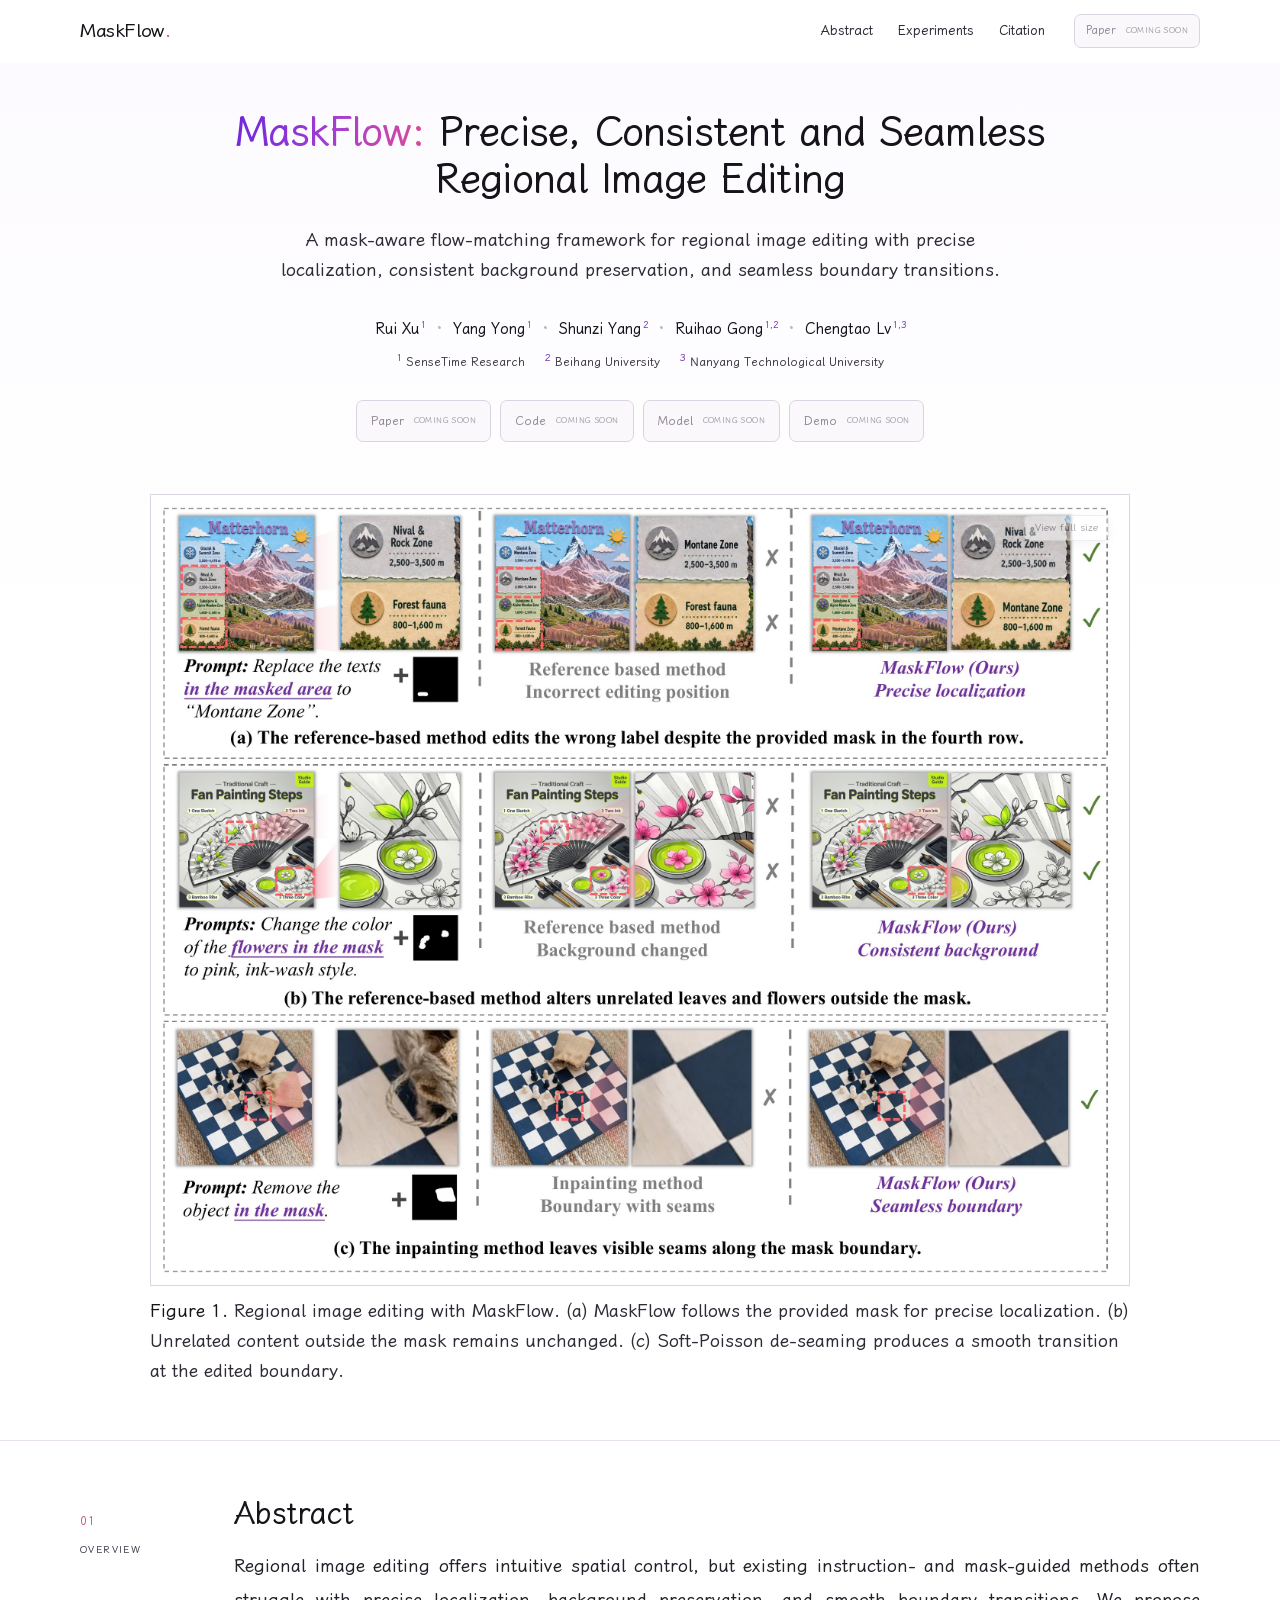
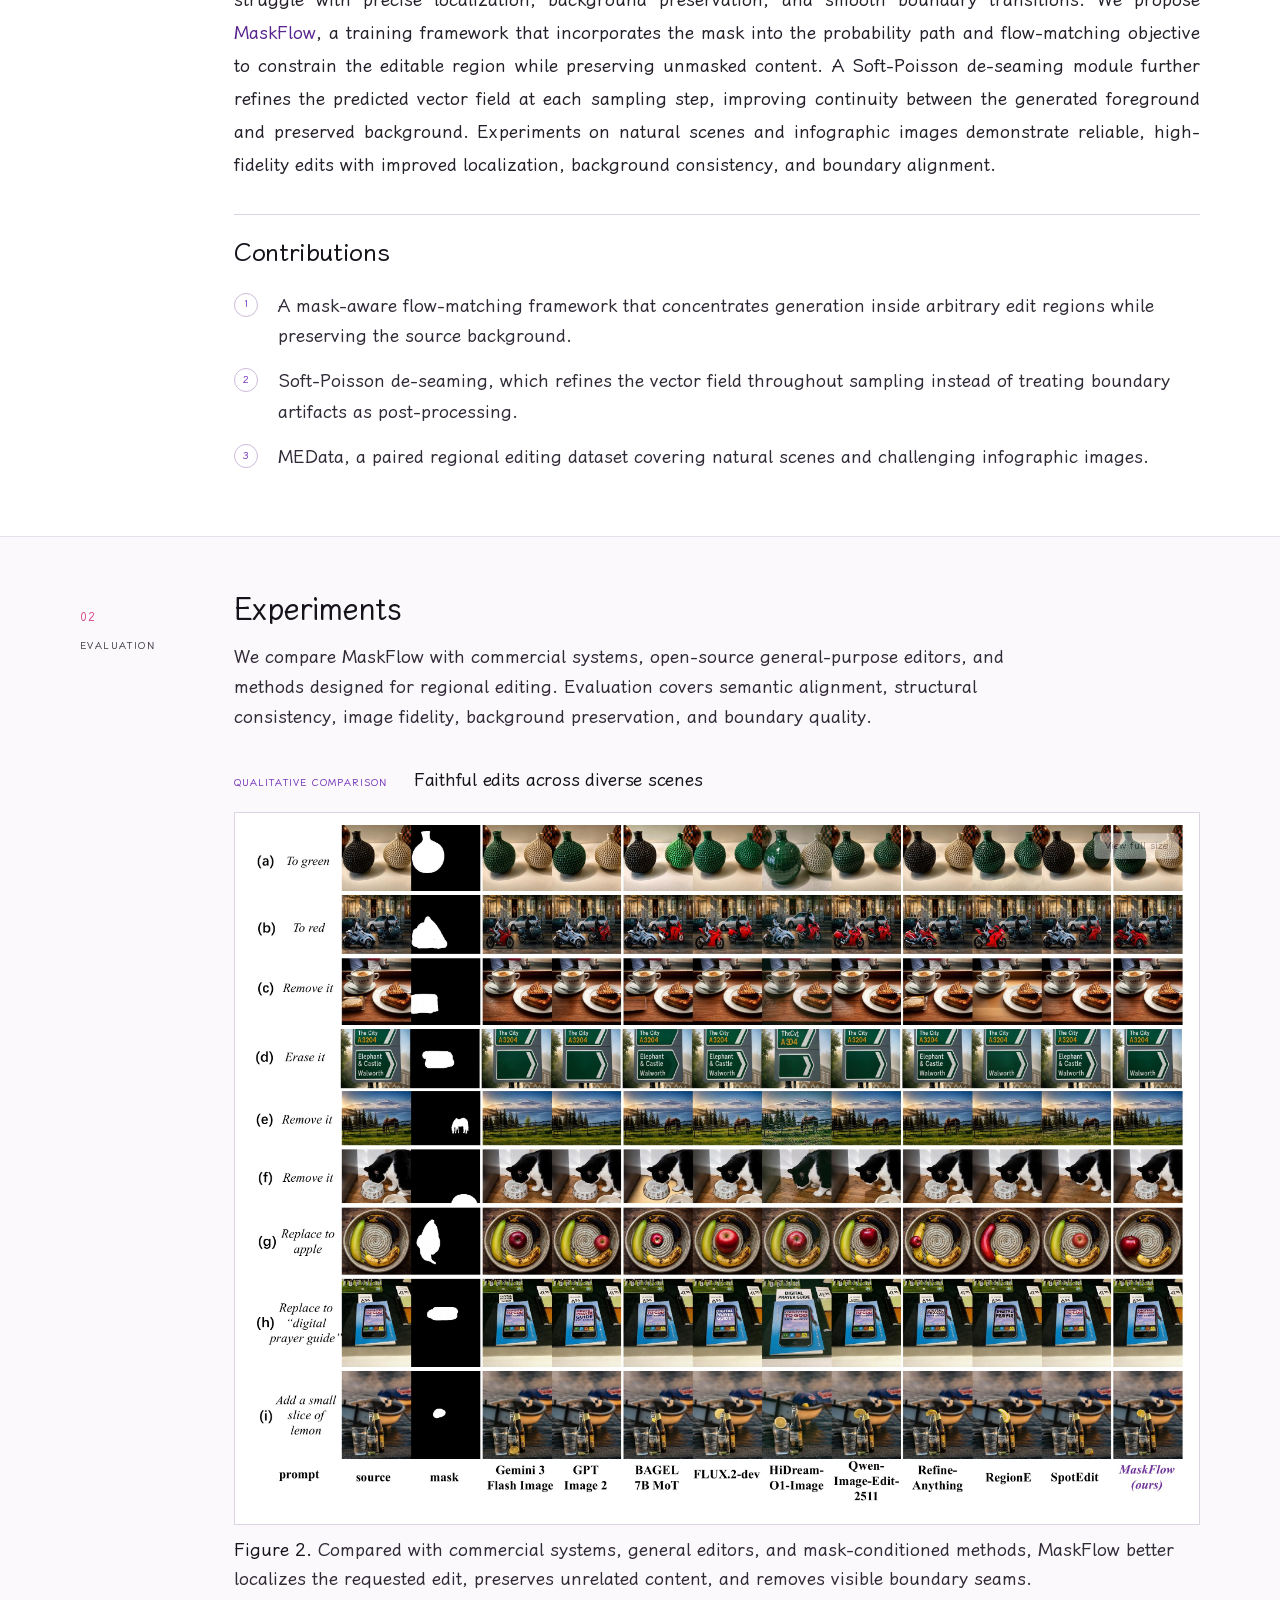
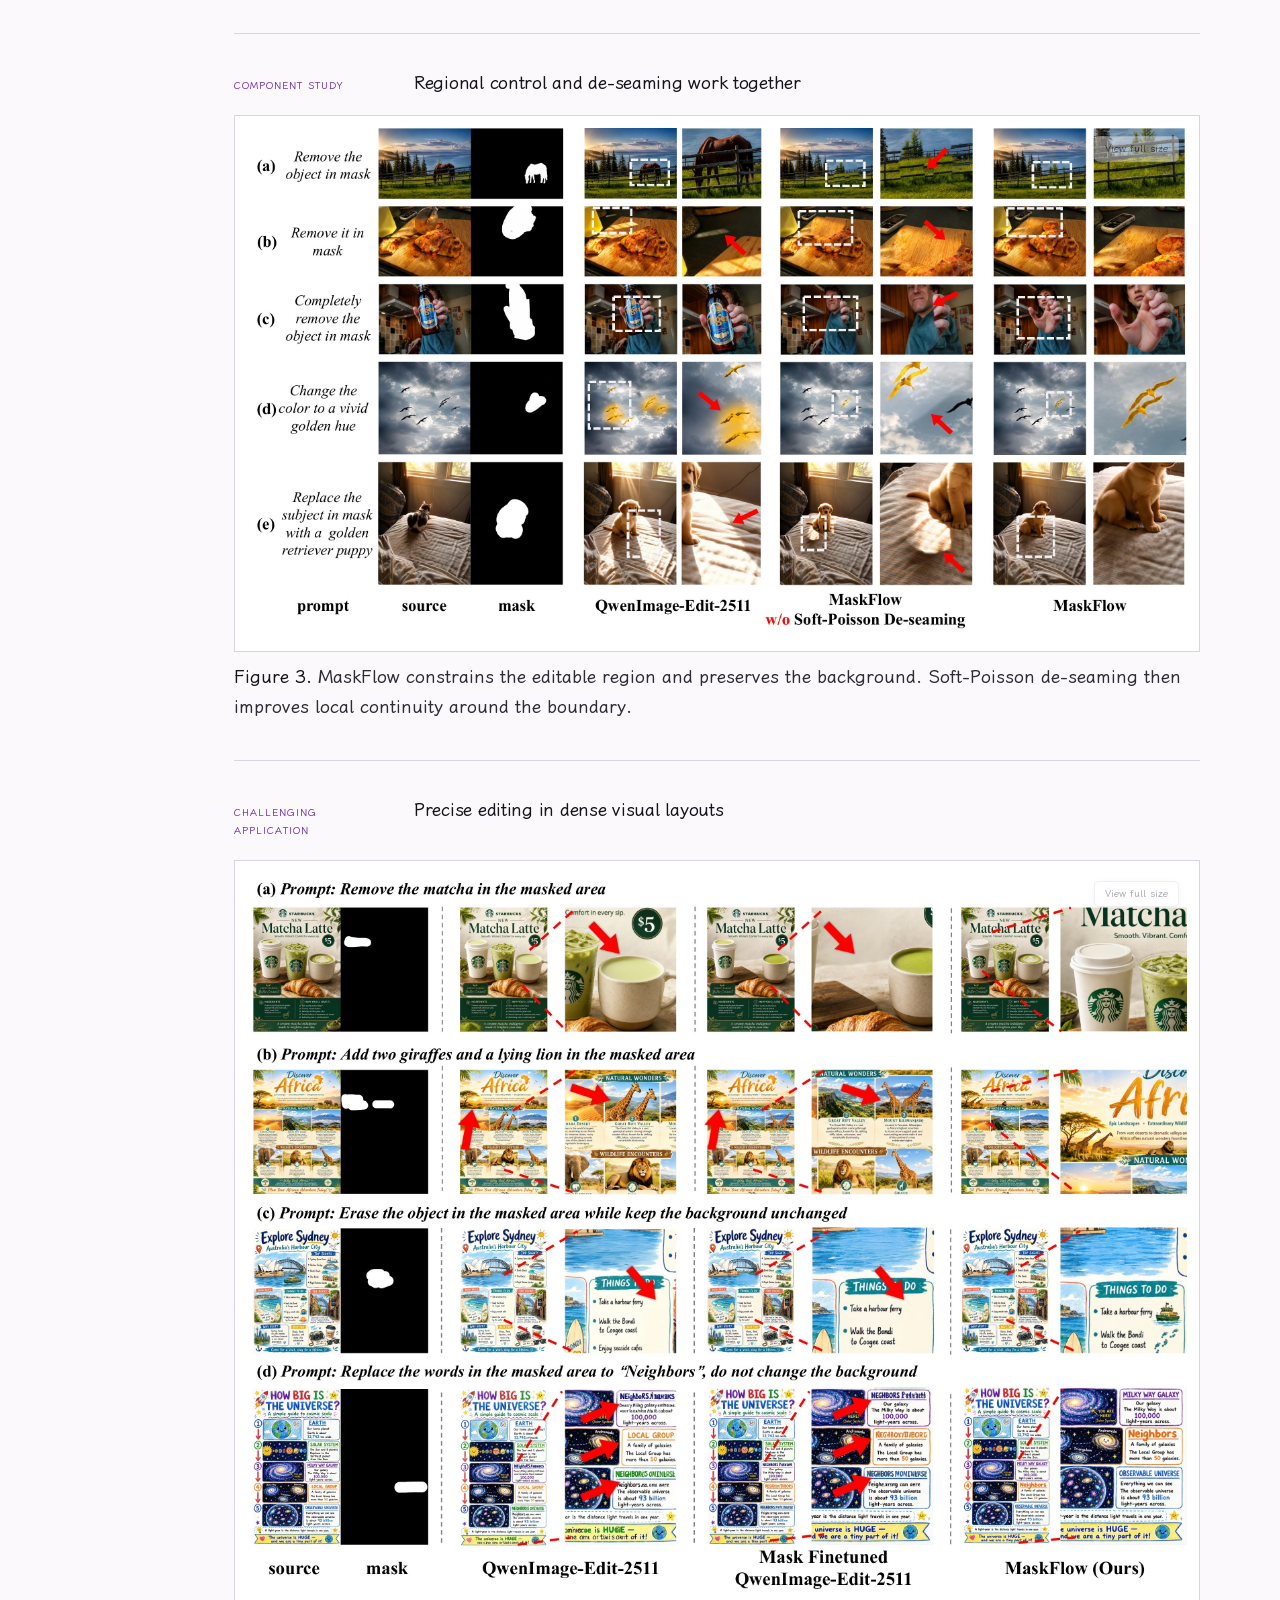
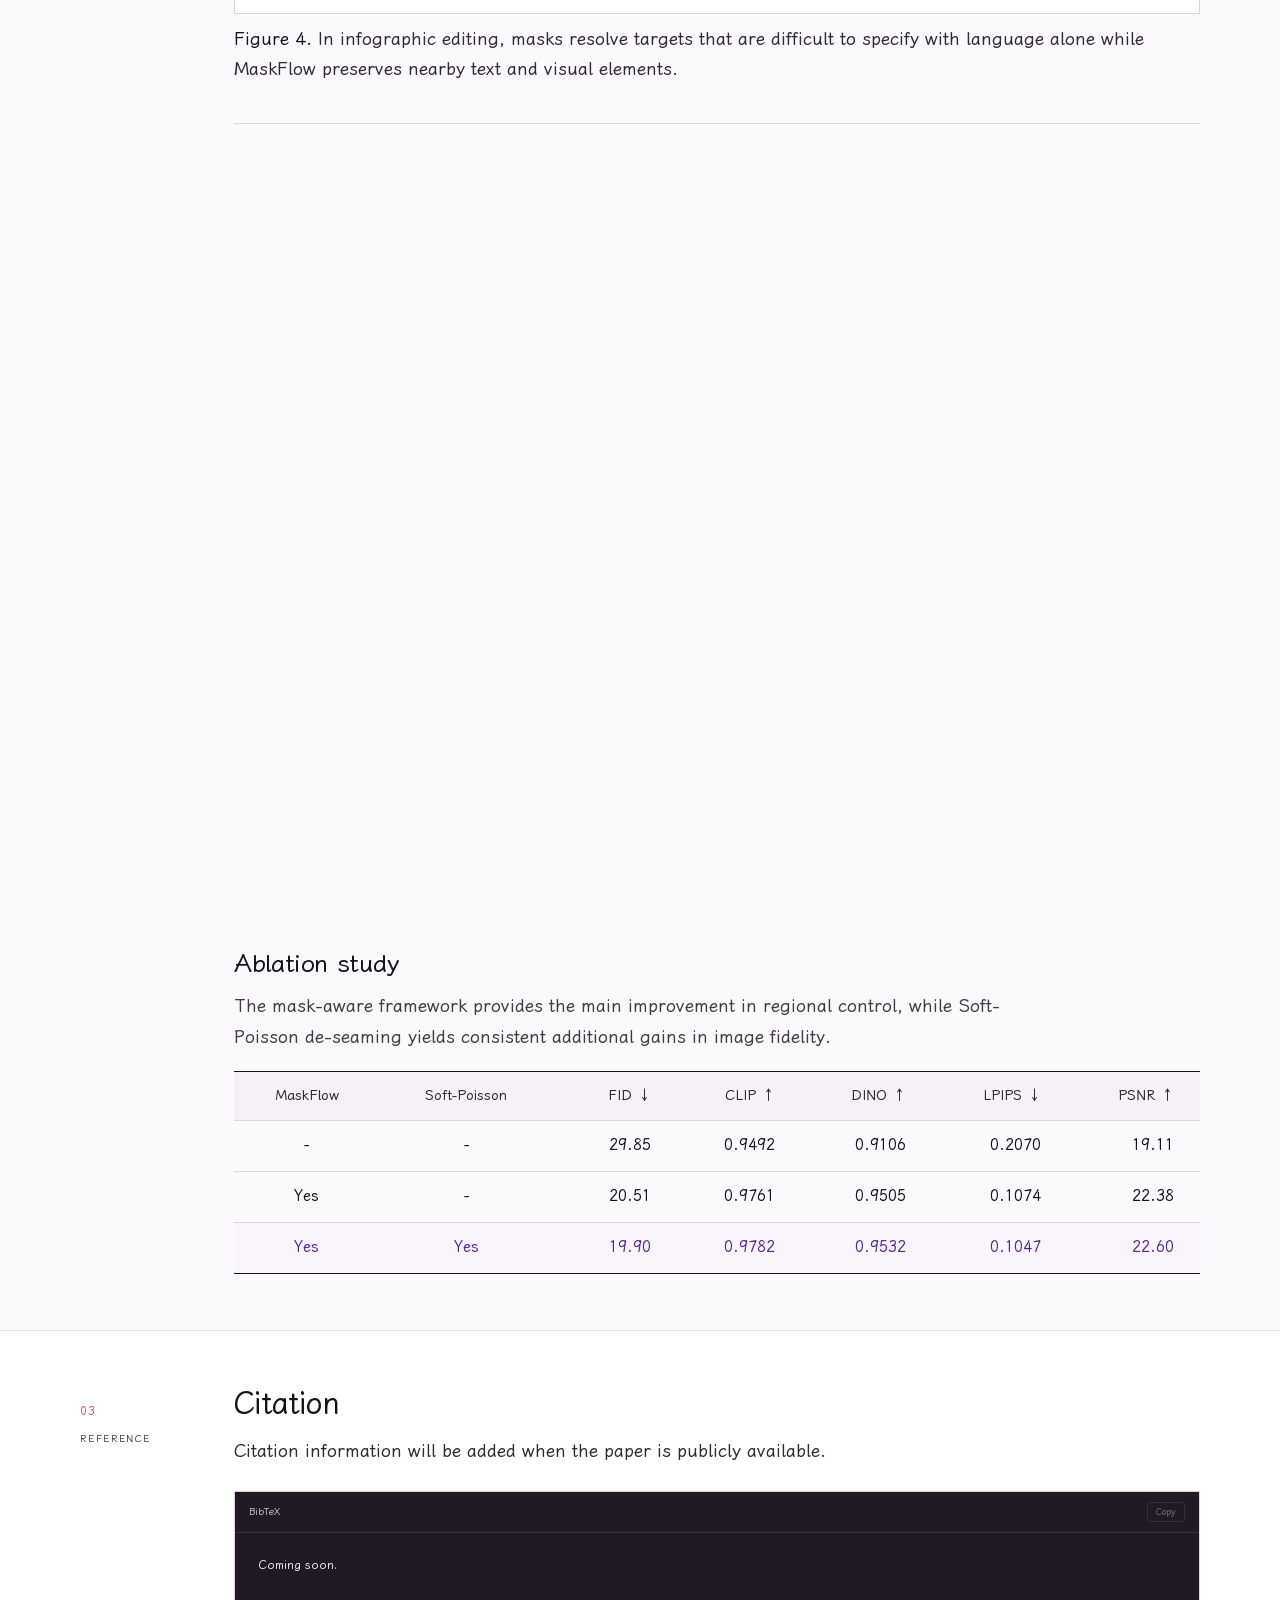
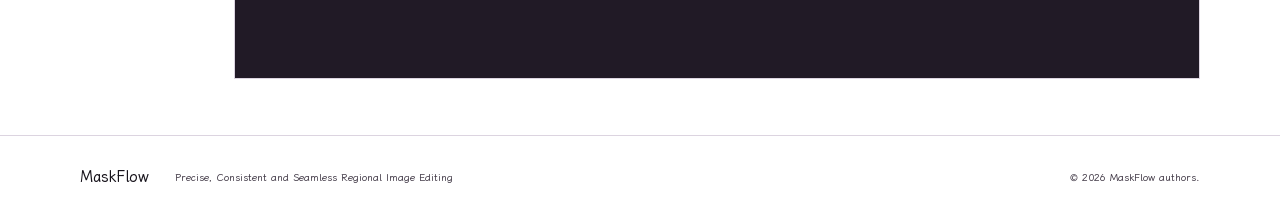
==== docs/index.html @ dfffa749 "add github-pages" ====
<!doctype html>
<html lang="en">
  <head>
    <meta charset="UTF-8" />
    <meta name="viewport" content="width=device-width, initial-scale=1.0" />
    <meta name="theme-color" content="#7c3aed" />
    <meta
      name="description"
      content="MaskFlow is a training framework for precise, consistent, and seamless regional image editing."
    />
    <meta property="og:type" content="website" />
    <meta property="og:title" content="MaskFlow: Precise, Consistent and Seamless Regional Image Editing" />
    <meta
      property="og:description"
      content="A mask-aware flow-matching framework for precise localization, consistent background preservation, and seamless boundaries."
    />
    <title>MaskFlow: Precise, Consistent and Seamless Regional Image Editing</title>
    <link rel="stylesheet" href="./styles.css" />
    <script src="./site-config.js" defer></script>
    <script src="./app.js" defer></script>
  </head>
  <body>
    <a class="skip-link" href="#main-content">Skip to content</a>
    <div class="scroll-progress" aria-hidden="true"><span></span></div>

    <header class="site-header" data-header>
      <nav class="nav page-width" aria-label="Primary navigation">
        <a class="wordmark" href="#top">MaskFlow</a>
        <button class="menu-toggle" type="button" aria-expanded="false" aria-controls="nav-panel">
          <span></span><span></span>
          <span class="sr-only">Toggle navigation</span>
        </button>
        <div class="nav-panel" id="nav-panel">
          <a href="#abstract">Abstract</a>
          <a href="#experiments">Experiments</a>
          <a href="#citation">Citation</a>
          <span class="nav-paper" data-primary-resource></span>
        </div>
      </nav>
    </header>

    <main id="main-content">
      <section class="paper-hero" id="top">
        <div class="paper-width hero-inner">
          <h1 class="paper-title hero-enter">
            <span class="title-mark">MaskFlow:</span>
            Precise, Consistent and Seamless <span class="title-tail">Regional Image Editing</span>
          </h1>
          <p class="paper-summary hero-enter">
            A mask-aware flow-matching framework for regional image editing with precise localization,
            consistent background preservation, and seamless boundary transitions.
          </p>

          <div class="author-block hero-enter">
            <p class="authors" data-authors></p>
            <p class="affiliations">
              <span><sup>1</sup> SenseTime Research</span>
              <span><sup>2</sup> Beihang University</span>
              <span><sup>3</sup> Nanyang Technological University</span>
            </p>
          </div>

          <div class="resource-list hero-enter" data-resources aria-label="Project resources"></div>
        </div>

        <div class="page-width hero-figure reveal">
          <figure class="figure-block" data-zoomable>
            <div class="image-frame">
              <img
                src="./assets/figures/teaser.jpg"
                alt="MaskFlow examples demonstrating precise localization, consistent background preservation, and seamless boundary transitions"
                width="2500"
                height="2008"
                fetchpriority="high"
              />
              <button class="zoom-button" type="button" aria-label="Enlarge Figure 1">View full size</button>
            </div>
            <figcaption class="figure-caption">
              <strong>Figure 1.</strong> Regional image editing with MaskFlow. (a) MaskFlow follows the provided
              mask for precise localization. (b) Unrelated content outside the mask remains unchanged.
              (c) Soft-Poisson de-seaming produces a smooth transition at the edited boundary.
            </figcaption>
          </figure>
        </div>
      </section>

      <section class="academic-section" id="abstract">
        <div class="page-width section-grid">
          <header class="section-label reveal">
            <span>01</span>
            <p>Overview</p>
          </header>
          <div class="section-content reveal">
            <h2>Abstract</h2>
            <p class="abstract-text">
              Regional image editing offers intuitive spatial control, but existing instruction- and
              mask-guided methods often struggle with precise localization, background preservation, and
              smooth boundary transitions. We propose <strong>MaskFlow</strong>, a training framework that
              incorporates the mask into the probability path and flow-matching objective to constrain the
              editable region while preserving unmasked content. A Soft-Poisson de-seaming module further
              refines the predicted vector field at each sampling step, improving continuity between the
              generated foreground and preserved background. Experiments on natural scenes and infographic
              images demonstrate reliable, high-fidelity edits with improved localization, background
              consistency, and boundary alignment.
            </p>

            <div class="contributions">
              <h3>Contributions</h3>
              <ol>
                <li>
                  <span>1</span>
                  <p>
                    A mask-aware flow-matching framework that concentrates generation inside arbitrary edit
                    regions while preserving the source background.
                  </p>
                </li>
                <li>
                  <span>2</span>
                  <p>
                    Soft-Poisson de-seaming, which refines the vector field throughout sampling instead of
                    treating boundary artifacts as post-processing.
                  </p>
                </li>
                <li>
                  <span>3</span>
                  <p>
                    MEData, a paired regional editing dataset covering natural scenes and challenging
                    infographic images.
                  </p>
                </li>
              </ol>
            </div>
          </div>
        </div>
      </section>

      <section class="academic-section section-tint" id="experiments">
        <div class="page-width section-grid">
          <header class="section-label reveal">
            <span>02</span>
            <p>Evaluation</p>
          </header>
          <div class="section-content">
            <div class="reveal">
              <h2>Experiments</h2>
              <p class="section-intro">
                We compare MaskFlow with commercial systems, open-source general-purpose editors, and
                methods designed for regional editing. Evaluation covers semantic alignment, structural
                consistency, image fidelity, background preservation, and boundary quality.
              </p>
            </div>

            <div class="result-list" data-result-list></div>

            <div class="subsection quantitative reveal">
              <h3>Quantitative comparison</h3>
              <p>
                MaskFlow obtains the best CLIP, FID, PSNR, SSIM, and background LPIPS among the evaluated
                methods. The complete comparison on MEData is reported below.
              </p>
              <div class="table-scroll" tabindex="0" aria-label="Quantitative comparison on MEData">
                <table>
                  <thead>
                    <tr>
                      <th></th>
                      <th colspan="5" class="column-group">Global</th>
                      <th colspan="2" class="column-group">Background</th>
                    </tr>
                    <tr>
                      <th>Method</th><th>CLIP ↑</th><th>DINO ↑</th><th>FID ↓</th><th>PSNR ↑</th><th>SSIM ↑</th><th>MSE ↓</th><th>LPIPS ↓</th>
                    </tr>
                  </thead>
                  <tbody>
                    <tr><td>Gemini 3 Flash Image</td><td>0.9724</td><td>0.9537</td><td>20.38</td><td>22.00</td><td>0.7450</td><td>0.0023</td><td>0.0505</td></tr>
                    <tr><td>GPT Image 2</td><td>0.9734</td><td>0.9367</td><td>24.12</td><td>16.79</td><td>0.5069</td><td>0.0181</td><td>0.2064</td></tr>
                    <tr class="group-start"><td>BAGEL-7B-MoT</td><td>0.9464</td><td>0.9055</td><td>27.74</td><td>20.80</td><td>0.7560</td><td>0.0030</td><td>0.0648</td></tr>
                    <tr><td>FLUX.2-dev</td><td>0.9555</td><td>0.9138</td><td>29.99</td><td>19.48</td><td>0.6644</td><td>0.0063</td><td>0.0781</td></tr>
                    <tr><td>HiDream-O1-Image</td><td>0.9146</td><td>0.8435</td><td>45.34</td><td>13.17</td><td>0.3613</td><td>0.0450</td><td>0.4313</td></tr>
                    <tr><td>QwenImage-Edit-2511</td><td>0.9492</td><td>0.9107</td><td>29.85</td><td>19.11</td><td>0.6412</td><td>0.0088</td><td>0.1269</td></tr>
                    <tr class="group-start"><td>RefineAnything</td><td>0.9621</td><td>0.9057</td><td>26.41</td><td>21.29</td><td>0.7740</td><td>0.0000</td><td>0.0007</td></tr>
                    <tr><td>RegionE</td><td>0.9672</td><td>0.9313</td><td>25.83</td><td>21.03</td><td>0.7399</td><td>0.0031</td><td>0.0751</td></tr>
                    <tr><td>SpotEdit</td><td>0.9332</td><td>0.8924</td><td>56.49</td><td>10.89</td><td>0.3001</td><td>0.0844</td><td>0.5083</td></tr>
                    <tr class="ours group-start"><td>MaskFlow <b>Ours</b></td><td class="best">0.9782</td><td class="second">0.9532</td><td class="best">19.90</td><td class="best">22.60</td><td class="best">0.7846</td><td class="second">0.0000</td><td class="best">0.0000</td></tr>
                  </tbody>
                </table>
              </div>
            </div>

            <div class="subsection reveal">
              <h3>Ablation study</h3>
              <p>
                The mask-aware framework provides the main improvement in regional control, while
                Soft-Poisson de-seaming yields consistent additional gains in image fidelity.
              </p>
              <div class="table-scroll" tabindex="0" aria-label="Ablation study of MaskFlow modules">
                <table class="ablation-table">
                  <thead>
                    <tr><th>MaskFlow</th><th>Soft-Poisson</th><th>FID ↓</th><th>CLIP ↑</th><th>DINO ↑</th><th>LPIPS ↓</th><th>PSNR ↑</th><th>SSIM ↑</th></tr>
                  </thead>
                  <tbody>
                    <tr><td>-</td><td>-</td><td>29.85</td><td>0.9492</td><td>0.9106</td><td>0.2070</td><td>19.11</td><td>0.6412</td></tr>
                    <tr><td>Yes</td><td>-</td><td>20.51</td><td>0.9761</td><td>0.9505</td><td>0.1074</td><td>22.38</td><td>0.7828</td></tr>
                    <tr class="ours"><td>Yes</td><td>Yes</td><td>19.90</td><td>0.9782</td><td>0.9532</td><td>0.1047</td><td>22.60</td><td>0.7846</td></tr>
                  </tbody>
                </table>
              </div>
            </div>
          </div>
        </div>
      </section>

      <section class="academic-section" id="citation">
        <div class="page-width section-grid">
          <header class="section-label reveal">
            <span>03</span>
            <p>Reference</p>
          </header>
          <div class="section-content reveal">
            <h2>Citation</h2>
            <p class="section-intro">Citation information will be added when the paper is publicly available.</p>
            <div class="citation-card">
              <div class="citation-top">
                <span>BibTeX</span>
                <button type="button" data-copy-citation disabled>Copy</button>
              </div>
              <pre><code data-citation>Coming soon.</code></pre>
            </div>
          </div>
        </div>
      </section>
    </main>

    <footer class="footer">
      <div class="page-width footer-inner">
        <strong>MaskFlow</strong>
        <p>Precise, Consistent and Seamless Regional Image Editing</p>
        <p>© <span data-year></span> MaskFlow authors.</p>
      </div>
    </footer>

    <dialog class="lightbox" data-lightbox>
      <button type="button" class="lightbox-close" data-lightbox-close aria-label="Close image viewer">Close</button>
      <div class="lightbox-body">
        <img src="" alt="" data-lightbox-image />
        <p data-lightbox-caption></p>
      </div>
    </dialog>

    <div class="toast" role="status" aria-live="polite" data-toast>Copied to clipboard</div>
  </body>
</html>
---- docs/styles.css ----
@font-face {
  font-family: "LXGW WenKai";
  font-style: normal;
  font-weight: 700;
  font-display: swap;
  src: url("./assets/fonts/lxgwwenkai-bold-104.woff2") format("woff2");
  unicode-range: U+2193;
}

@font-face {
  font-family: "LXGW WenKai";
  font-style: normal;
  font-weight: 700;
  font-display: swap;
  src: url("./assets/fonts/lxgwwenkai-bold-106.woff2") format("woff2");
  unicode-range: U+2191;
}

@font-face {
  font-family: "LXGW WenKai";
  font-style: normal;
  font-weight: 700;
  font-display: swap;
  src: url("./assets/fonts/lxgwwenkai-bold-117.woff2") format("woff2");
  unicode-range: U+004E;
}

@font-face {
  font-family: "LXGW WenKai";
  font-style: normal;
  font-weight: 700;
  font-display: swap;
  src: url("./assets/fonts/lxgwwenkai-bold-118.woff2") format("woff2");
  unicode-range: U+00A9;
}

@font-face {
  font-family: "LXGW WenKai";
  font-style: normal;
  font-weight: 700;
  font-display: swap;
  src: url("./assets/fonts/lxgwwenkai-bold-119.woff2") format("woff2");
  unicode-range: U+0020-0022, U+0027-002A, U+002C-003B, U+003F, U+0041-004D, U+004F-005D, U+0061-007B, U+007D, U+00AB, U+00AE, U+00B2, U+00B7, U+00BB, U+00DF-00E5, U+00E7-00EA, U+00EC-00ED, U+00F1-00F4, U+00F6, U+00F9-00FA, U+00FC, U+0101, U+0103, U+0113, U+012B, U+0148, U+014D, U+016B, U+01CE, U+01D0, U+0300-0301, U+2013-2014, U+2039-203A, U+2122;
}

:root {
  --ink: #17131b;
  --muted: #423a47;
  --line: #dcd4e0;
  --soft-line: #e8e1eb;
  --paper: #ffffff;
  --tint: #fbf9fc;
  --purple: #7434b8;
  --purple-dark: #58268e;
  --pink: #d6438a;
  --accent: linear-gradient(105deg, #6d28d9 0%, #a43ed1 52%, #df4b91 100%);
  --reading-size: 18px;
  --page: min(1120px, calc(100vw - 48px));
  --paper-width: min(980px, calc(100vw - 48px));
  --font: "LXGW WenKai", cursive;
  --serif: var(--font);
  --sans: var(--font);
}

* { box-sizing: border-box; }
html { scroll-behavior: smooth; scroll-padding-top: 82px; }
body {
  margin: 0;
  color: var(--ink);
  background: var(--paper);
  font-family: var(--font);
  font-size: 16px;
  font-weight: 700;
  line-height: 1.72;
  text-rendering: optimizeLegibility;
  -webkit-font-smoothing: antialiased;
}
body.menu-open, body.lightbox-open { overflow: hidden; }
a { color: inherit; text-decoration: none; }
button, input, select, textarea, code, pre, table { font-family: var(--font); font-weight: 700; }
button { font-size: inherit; }
figure { margin: 0; }
img {
  display: block;
  max-width: 100%;
  height: auto;
}

.page-width { width: var(--page); margin-inline: auto; }
.paper-width { width: var(--paper-width); margin-inline: auto; }
.sr-only {
  position: absolute; width: 1px; height: 1px; padding: 0; margin: -1px;
  overflow: hidden; clip: rect(0, 0, 0, 0); white-space: nowrap; border: 0;
}
.skip-link {
  position: fixed; z-index: 1000; top: 8px; left: 8px; padding: 8px 13px;
  color: white; background: var(--purple-dark); transform: translateY(-150%);
}
.skip-link:focus { transform: none; }

.scroll-progress { position: fixed; z-index: 200; inset: 0 0 auto; height: 2px; }
.scroll-progress span {
  display: block; width: 100%; height: 100%; background: var(--accent);
  transform: scaleX(0); transform-origin: left; will-change: transform;
}

.site-header {
  position: fixed; z-index: 100; inset: 0 0 auto; min-height: 62px;
  display: flex; align-items: center; border-bottom: 1px solid transparent;
  background: rgba(255,255,255,.94); backdrop-filter: blur(12px);
  transition: border-color 180ms ease, box-shadow 180ms ease;
}
.site-header.scrolled { border-bottom-color: var(--line); box-shadow: 0 3px 18px rgba(56,34,69,.035); }
.nav { min-height: 62px; display: flex; align-items: center; justify-content: space-between; }
.wordmark { font-family: var(--serif); font-size: 19px; font-weight: 700; letter-spacing: -.02em; }
.wordmark::after { content: "."; color: var(--pink); }
.nav-panel { display: flex; align-items: center; gap: 25px; }
.nav-panel > a { color: #302936; font-size: 13px; font-weight: 700; transition: color 150ms ease; }
.nav-panel > a:hover { color: var(--purple); }
.nav-paper { margin-left: 4px; }
.menu-toggle { display: none; border: 0; background: transparent; padding: 10px; }
.menu-toggle span:not(.sr-only) { display: block; width: 23px; height: 1.5px; margin: 5px; background: var(--ink); }

.paper-hero {
  padding: 108px 0 54px;
  background: linear-gradient(180deg, #fcfafe 0%, #ffffff 46%);
}
.hero-inner { text-align: center; }
.paper-title {
  max-width: 970px; margin: 0 auto; font-family: var(--serif);
  font-size: clamp(34px, 3.45vw, 40px); line-height: 1.18; letter-spacing: -.02em; font-weight: 700;
}
.title-mark {
  color: transparent; background: var(--accent); background-clip: text; -webkit-background-clip: text;
}
.title-tail { white-space: nowrap; }
.paper-summary {
  max-width: 740px; margin: 24px auto 0; color: #302936; font-family: var(--serif);
  font-size: var(--reading-size); line-height: 1.65;
}
.author-block { margin-top: 31px; }
.authors { display: flex; flex-wrap: wrap; justify-content: center; gap: 4px 11px; margin: 0; font-size: 15px; font-weight: 700; }
.authors sup { margin-left: 2px; color: var(--purple); font-size: 9px; }
.author-separator { color: #bbb3c1; }
.affiliations { display: flex; flex-wrap: wrap; justify-content: center; gap: 5px 20px; margin: 7px 0 0; color: var(--muted); font-size: 12px; }
.affiliations sup { color: var(--purple); }
.resource-list { display: flex; flex-wrap: wrap; justify-content: center; gap: 9px; margin-top: 28px; }
.resource-button {
  min-height: 42px; display: inline-flex; align-items: center; gap: 8px; padding: 0 14px;
  border: 1px solid #dcd3e2; border-radius: 7px; color: #4a3d51; background: white;
  font-size: 12px; transition: border-color 150ms ease, color 150ms ease, background 150ms ease;
}
.resource-button strong { font-weight: 700; }
.resource-button:not(.disabled):hover { color: var(--purple-dark); border-color: #bca3d1; background: #fcf8ff; }
.resource-button.primary:not(.disabled) { color: white; border-color: var(--purple); background: var(--purple); }
.resource-button.disabled { color: #918896; background: #faf8fb; cursor: not-allowed; }
.resource-button small { margin-left: 2px; color: #a69fab; font-size: 8px; text-transform: uppercase; letter-spacing: .05em; }
.resource-button.compact { min-height: 34px; padding: 0 11px; font-size: 11px; }

.hero-figure { width: var(--paper-width); margin-top: 52px; }
.figure-block { width: 100%; }
.image-frame {
  position: relative; width: 100%; padding: 12px; overflow: hidden;
  border: 1px solid var(--line); background: white;
}
.image-frame img,
.figure-block img,
.result-figure img,
.wide-figure img {
  width: 100%;
  max-width: 100%;
  height: auto;
  max-height: none;
  object-fit: contain;
  object-position: center;
  aspect-ratio: auto;
}
.figure-caption {
  max-width: 1000px; margin: 11px auto 0; color: #302936;
  font-family: var(--serif); font-size: var(--reading-size); line-height: 1.65; text-align: left;
}
.figure-caption strong { color: var(--ink); }
.zoom-button {
  position: absolute; z-index: 2; top: 20px; right: 20px; padding: 6px 10px;
  border: 1px solid rgba(62,44,70,.18); border-radius: 5px; color: #504458;
  background: rgba(255,255,255,.92); box-shadow: 0 3px 12px rgba(39,27,45,.1);
  cursor: pointer; font-size: 10px; font-weight: 700; opacity: .45;
  transition: opacity 150ms ease, border-color 150ms ease;
}
.image-frame:hover .zoom-button, .zoom-button:focus-visible { opacity: 1; border-color: #b79bc8; }

.academic-section { padding: 56px 0; border-top: 1px solid var(--soft-line); }
.section-tint { background: var(--tint); }
.section-grid { display: grid; grid-template-columns: 112px minmax(0, 1fr); gap: 42px; }
.section-label { padding-top: 9px; }
.section-label span { color: var(--pink); font: 700 11px/1 var(--sans); letter-spacing: .08em; }
.section-label p { margin: 8px 0 0; color: var(--muted); font-size: 10px; font-weight: 700; letter-spacing: .14em; text-transform: uppercase; }
.section-content { min-width: 0; }
.section-content > h2,
.section-content > .reveal > h2 {
  margin: 0; font-family: var(--serif); font-size: clamp(25px, 2.6vw, 30px);
  line-height: 1.1; letter-spacing: -.025em;
}
.abstract-text {
  margin: 20px 0 0; color: #241f29; font-family: var(--serif);
  font-size: var(--reading-size); line-height: 1.84; text-align: justify;
  hyphens: auto;
}
.abstract-text strong { color: var(--purple-dark); }
.section-intro { max-width: 790px; margin: 17px 0 0; color: #302936; font-family: var(--serif); font-size: var(--reading-size); line-height: 1.66; }

.contributions { margin-top: 32px; padding-top: 22px; border-top: 1px solid var(--line); }
.contributions h3, .subsection h3, .figure-heading h3 {
  margin: 0; font-family: var(--serif); font-size: 25px; line-height: 1.25; letter-spacing: -.015em;
}
.contributions ol { list-style: none; margin: 15px 0 0; padding: 0; }
.contributions li { display: grid; grid-template-columns: 30px 1fr; gap: 14px; padding: 7px 0; }
.contributions li > span {
  width: 24px; height: 24px; display: grid; place-items: center; margin-top: 2px;
  border: 1px solid #cdbbd9; border-radius: 50%; color: var(--purple); font-size: 10px; font-weight: 700;
}
.contributions p { margin: 0; color: #302936; font-size: var(--reading-size); }

.section-content > .figure-block { margin-top: 56px; }
.method-points { display: grid; grid-template-columns: repeat(3, 1fr); margin-top: 42px; border-top: 1px solid var(--line); border-bottom: 1px solid var(--line); }
.method-points article { padding: 25px 23px 27px; border-right: 1px solid var(--line); }
.method-points article:first-child { padding-left: 0; }
.method-points article:last-child { padding-right: 0; border-right: 0; }
.method-tag { color: var(--pink); font-size: 9px; font-weight: 750; letter-spacing: .1em; text-transform: uppercase; }
.method-points h3 { margin: 8px 0 7px; font-family: var(--serif); font-size: 18px; line-height: 1.25; }
.method-points p { margin: 0; color: var(--muted); font-size: var(--reading-size); line-height: 1.58; }
.subsection { margin-top: 48px; }
.subsection > p { max-width: 790px; margin: 12px 0 0; color: var(--muted); font-family: var(--serif); font-size: var(--reading-size); }

.result-list { margin-top: 36px; }
.result-figure { padding: 0 0 38px; margin: 0 0 38px; border-bottom: 1px solid var(--line); }
.result-figure:last-child { margin-bottom: 0; }
.figure-heading { display: grid; grid-template-columns: 160px 1fr; gap: 20px; align-items: baseline; margin-bottom: 20px; }
.figure-heading > span { color: var(--purple); font-size: 10px; font-weight: 750; letter-spacing: .1em; text-transform: uppercase; }
.figure-heading h3 { font-size: var(--reading-size); }
.quantitative { margin-top: 46px; }
.table-scroll { margin-top: 18px; overflow-x: auto; border-top: 1.5px solid var(--ink); border-bottom: 1.5px solid var(--ink); }
table { width: 100%; min-width: 1080px; border-collapse: collapse; font-variant-numeric: tabular-nums; }
th, td { padding: 12px 13px; border-bottom: 1px solid var(--line); text-align: right; white-space: nowrap; font-size: 15px; }
th:first-child, td:first-child { text-align: left; }
th { color: #2e2733; background: #f5f1f7; font-size: 14px; font-weight: 700; }
tbody tr:last-child td { border-bottom: 0; }
td.best { color: var(--purple-dark); font-weight: 800; }
td.second { color: var(--purple); font-weight: 700; text-decoration: underline; text-underline-offset: 3px; }
tr.group-start td { border-top: 1.5px solid #cfc5d4; }
.column-group { border-left: 1px solid var(--line); text-align: center; }
tr.ours { color: var(--purple-dark); background: #faf4fd; font-weight: 750; }
tr.ours b { margin-left: 5px; color: var(--pink); font-size: 8px; text-transform: uppercase; }
.ablation-table th:first-child, .ablation-table td:first-child,
.ablation-table th:nth-child(2), .ablation-table td:nth-child(2) { text-align: center; }

.dataset-layout { display: grid; grid-template-columns: .8fr 1.2fr; gap: 60px; margin-top: 45px; align-items: start; }
.data-tuple { display: flex; flex-wrap: wrap; gap: 7px; align-items: center; }
.data-tuple code { padding: 8px 10px; border: 1px solid #d8cce0; border-radius: 4px; color: var(--purple-dark); background: white; font-size: 11px; }
.data-tuple span { color: #a499aa; }
.pipeline-list { list-style: none; margin: 0; padding: 0; }
.pipeline-list li { display: grid; grid-template-columns: 35px 1fr; gap: 12px; padding: 0 0 18px; margin-bottom: 18px; border-bottom: 1px solid var(--line); }
.pipeline-list li:last-child { margin-bottom: 0; border-bottom: 0; }
.pipeline-list > li > span { color: var(--pink); font: 700 10px/1.5 var(--sans); }
.pipeline-list strong { font-family: var(--serif); font-size: 16px; }
.pipeline-list p { margin: 3px 0 0; color: var(--muted); font-size: var(--reading-size); }
.dataset-resource { margin-top: 30px; }

.citation-card { margin-top: 25px; overflow: hidden; border: 1px solid var(--line); background: #211a26; }
.citation-top { display: flex; align-items: center; justify-content: space-between; padding: 10px 14px; border-bottom: 1px solid #3c3141; color: #c9bfcd; font-size: 10px; }
.citation-top button { padding: 4px 8px; border: 1px solid #514556; border-radius: 3px; color: #e2d8e7; background: transparent; cursor: pointer; font-size: 9px; }
.citation-top button:disabled { opacity: .45; cursor: not-allowed; }
.citation-card pre { min-height: 145px; margin: 0; padding: 23px; overflow-x: auto; color: #eee7f1; font: 700 12px/1.65 var(--font); white-space: pre-wrap; }

.footer { padding: 29px 0; border-top: 1px solid var(--line); }
.footer-inner { display: grid; grid-template-columns: auto 1fr auto; gap: 26px; align-items: center; color: var(--muted); font-size: 10px; }
.footer-inner strong { color: var(--ink); font-family: var(--serif); font-size: 15px; }
.footer-inner p { margin: 0; }

.lightbox {
  width: 100vw; max-width: none; height: 100vh; max-height: none; margin: 0; padding: 0;
  border: 0; color: white; background: rgba(20,15,24,.97);
}
.lightbox::backdrop { background: rgba(20,15,24,.96); }
.lightbox-close { position: fixed; z-index: 2; top: 20px; right: 22px; padding: 7px 11px; border: 1px solid #554a5a; color: white; background: #2c2431; cursor: pointer; font-size: 11px; }
.lightbox-body { min-height: 100%; display: grid; place-items: center; align-content: center; gap: 16px; padding: 64px 26px 25px; }
.lightbox-body img {
  width: auto; height: auto; max-width: min(96vw, 1800px); max-height: calc(100vh - 125px);
  object-fit: contain; object-position: center; aspect-ratio: auto;
}
.lightbox-body p { max-width: 1000px; margin: 0; color: #cbc2cf; font-family: var(--serif); font-size: 11px; line-height: 1.45; text-align: center; }
.toast { position: fixed; z-index: 220; left: 50%; bottom: 25px; padding: 8px 12px; color: white; background: #2b2230; font-size: 10px; opacity: 0; pointer-events: none; transform: translate(-50%, 10px); transition: opacity 150ms ease, transform 150ms ease; }
.toast.visible { opacity: 1; transform: translate(-50%, 0); }

.hero-enter { opacity: 0; transform: translateY(10px); animation: enter 620ms cubic-bezier(.2,.8,.2,1) forwards; }
.paper-summary.hero-enter { animation-delay: 60ms; }
.author-block.hero-enter { animation-delay: 120ms; }
.resource-list.hero-enter { animation-delay: 180ms; }
.reveal { opacity: 0; transform: translateY(14px); transition: opacity 580ms ease, transform 580ms cubic-bezier(.2,.8,.2,1); }
.reveal.visible { opacity: 1; transform: none; }
@keyframes enter { to { opacity: 1; transform: none; } }

@media (max-width: 900px) {
  :root { --page: min(100% - 36px, 780px); --paper-width: min(100% - 36px, 780px); }
  .academic-section { padding: 50px 0; }
  .section-grid { grid-template-columns: 1fr; gap: 22px; }
  .section-label { display: flex; align-items: center; gap: 12px; padding: 0; }
  .section-label p { margin: 0; }
  .method-points { grid-template-columns: 1fr; }
  .method-points article, .method-points article:first-child, .method-points article:last-child { padding: 20px 0; border-right: 0; border-bottom: 1px solid var(--line); }
  .method-points article:last-child { border-bottom: 0; }
  .dataset-layout { grid-template-columns: 1fr; gap: 38px; }
}

@media (max-width: 720px) {
  :root { --page: calc(100% - 28px); --paper-width: calc(100% - 28px); }
  html { scroll-padding-top: 68px; }
  .site-header, .nav { min-height: 58px; }
  .menu-toggle { display: block; }
  .nav-panel {
    position: fixed; inset: 58px 10px auto; display: grid; gap: 0; padding: 8px;
    border: 1px solid var(--line); background: rgba(255,255,255,.99); box-shadow: 0 14px 42px rgba(53,34,65,.12);
    opacity: 0; visibility: hidden; transform: translateY(-7px); transition: opacity 160ms ease, visibility 160ms ease, transform 160ms ease;
  }
  .nav-panel.open { opacity: 1; visibility: visible; transform: none; }
  .nav-panel > a { padding: 10px 9px; }
  .nav-paper { margin: 7px 0 0; }
  .nav-paper .resource-button { width: 100%; justify-content: center; }
  .paper-hero { padding: 96px 0 48px; }
  .paper-title { font-size: clamp(29px, 8vw, 36px); }
  .title-tail { white-space: normal; }
  .paper-summary { margin-top: 21px; }
  .authors { display: grid; grid-template-columns: 1fr 1fr; }
  .author-separator { display: none; }
  .affiliations { display: grid; gap: 2px; }
  .resource-list { display: grid; grid-template-columns: 1fr 1fr; }
  .resource-button { justify-content: center; }
  .hero-figure { margin-top: 40px; }
  .image-frame { padding: 5px; }
  .zoom-button { top: 11px; right: 11px; }
  .academic-section { padding: 44px 0; }
  .abstract-text { text-align: left; font-size: 17px; }
  .section-content > h2, .section-content > .reveal > h2 { font-size: 27px; }
  .section-content > .figure-block { margin-top: 42px; }
  .figure-heading { grid-template-columns: 1fr; gap: 5px; }
  .result-list { margin-top: 36px; }
  .result-figure { padding-bottom: 32px; margin-bottom: 32px; }
  .subsection { margin-top: 40px; }
  .footer-inner { grid-template-columns: 1fr; gap: 4px; }
}

@media (prefers-reduced-motion: reduce) {
  *, *::before, *::after {
    scroll-behavior: auto !important; animation-duration: .01ms !important;
    animation-iteration-count: 1 !important; transition-duration: .01ms !important;
  }
  .hero-enter, .reveal { opacity: 1; transform: none; }
}
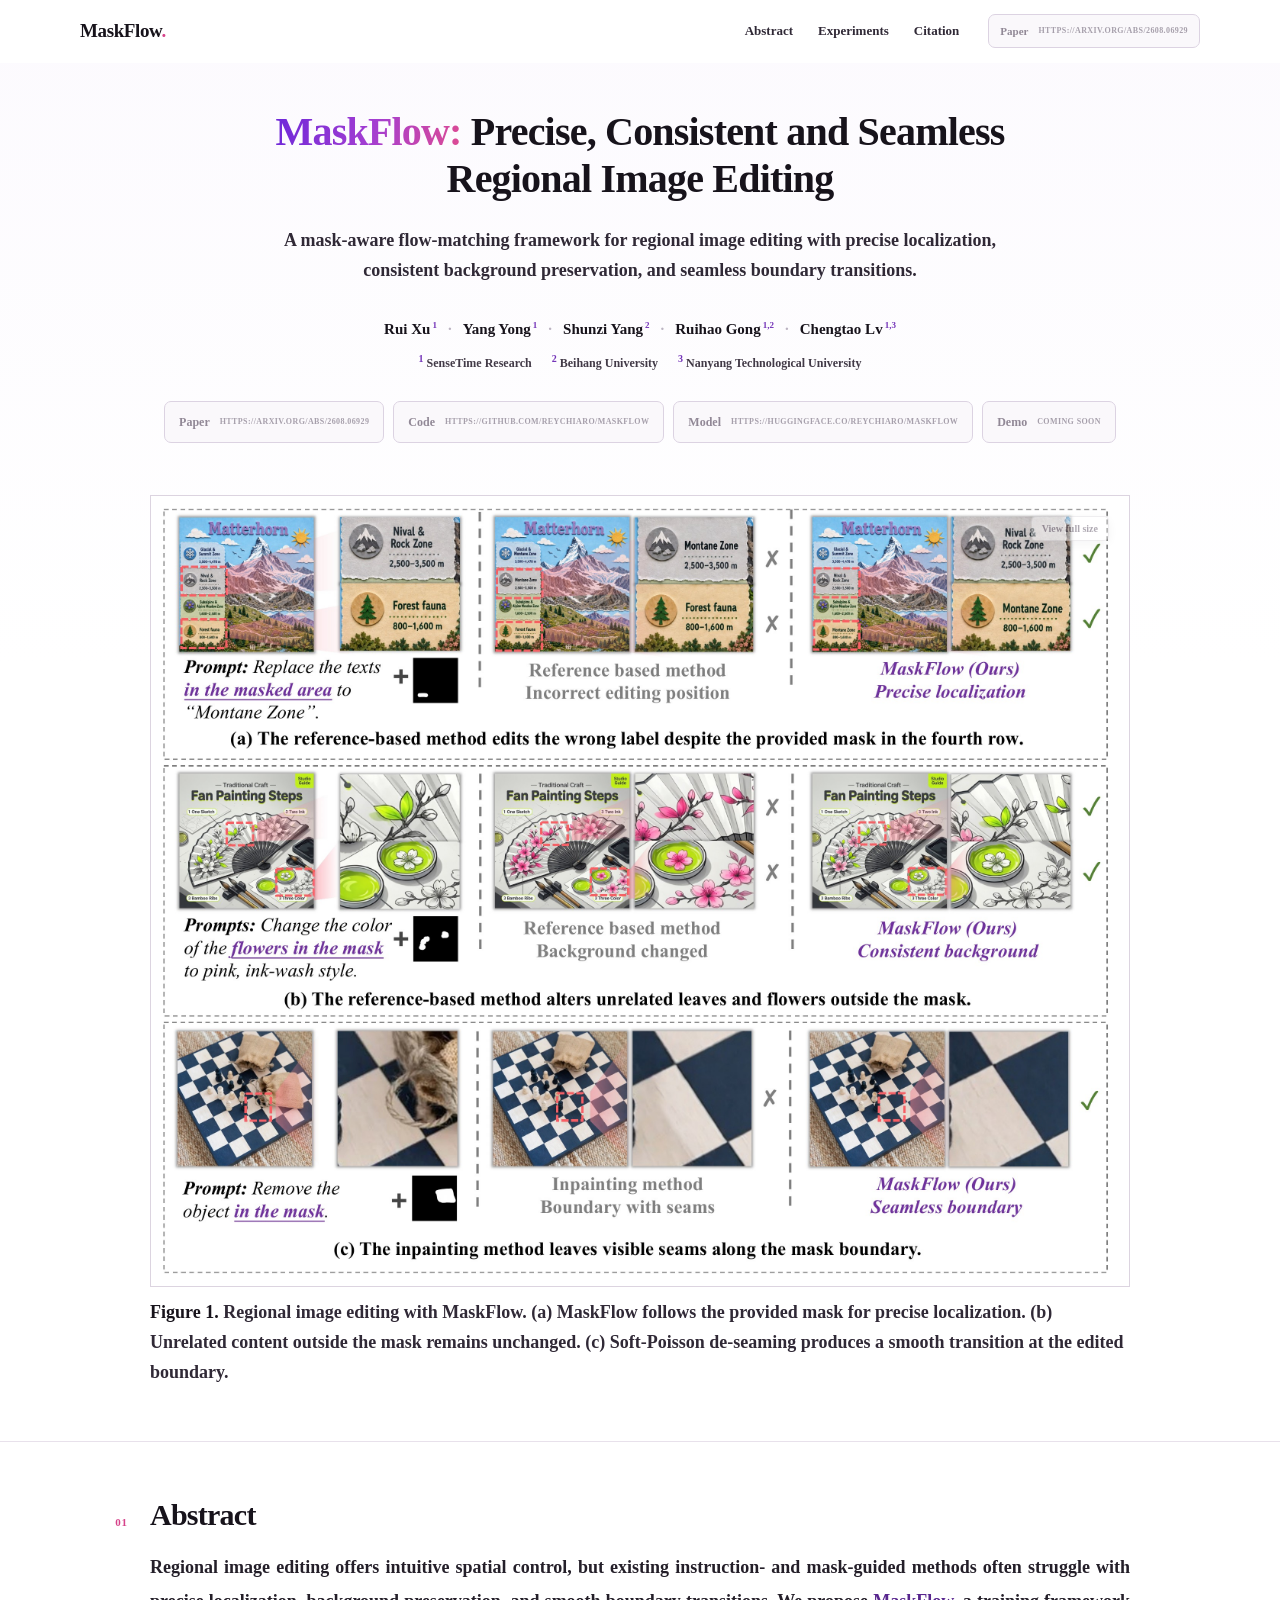
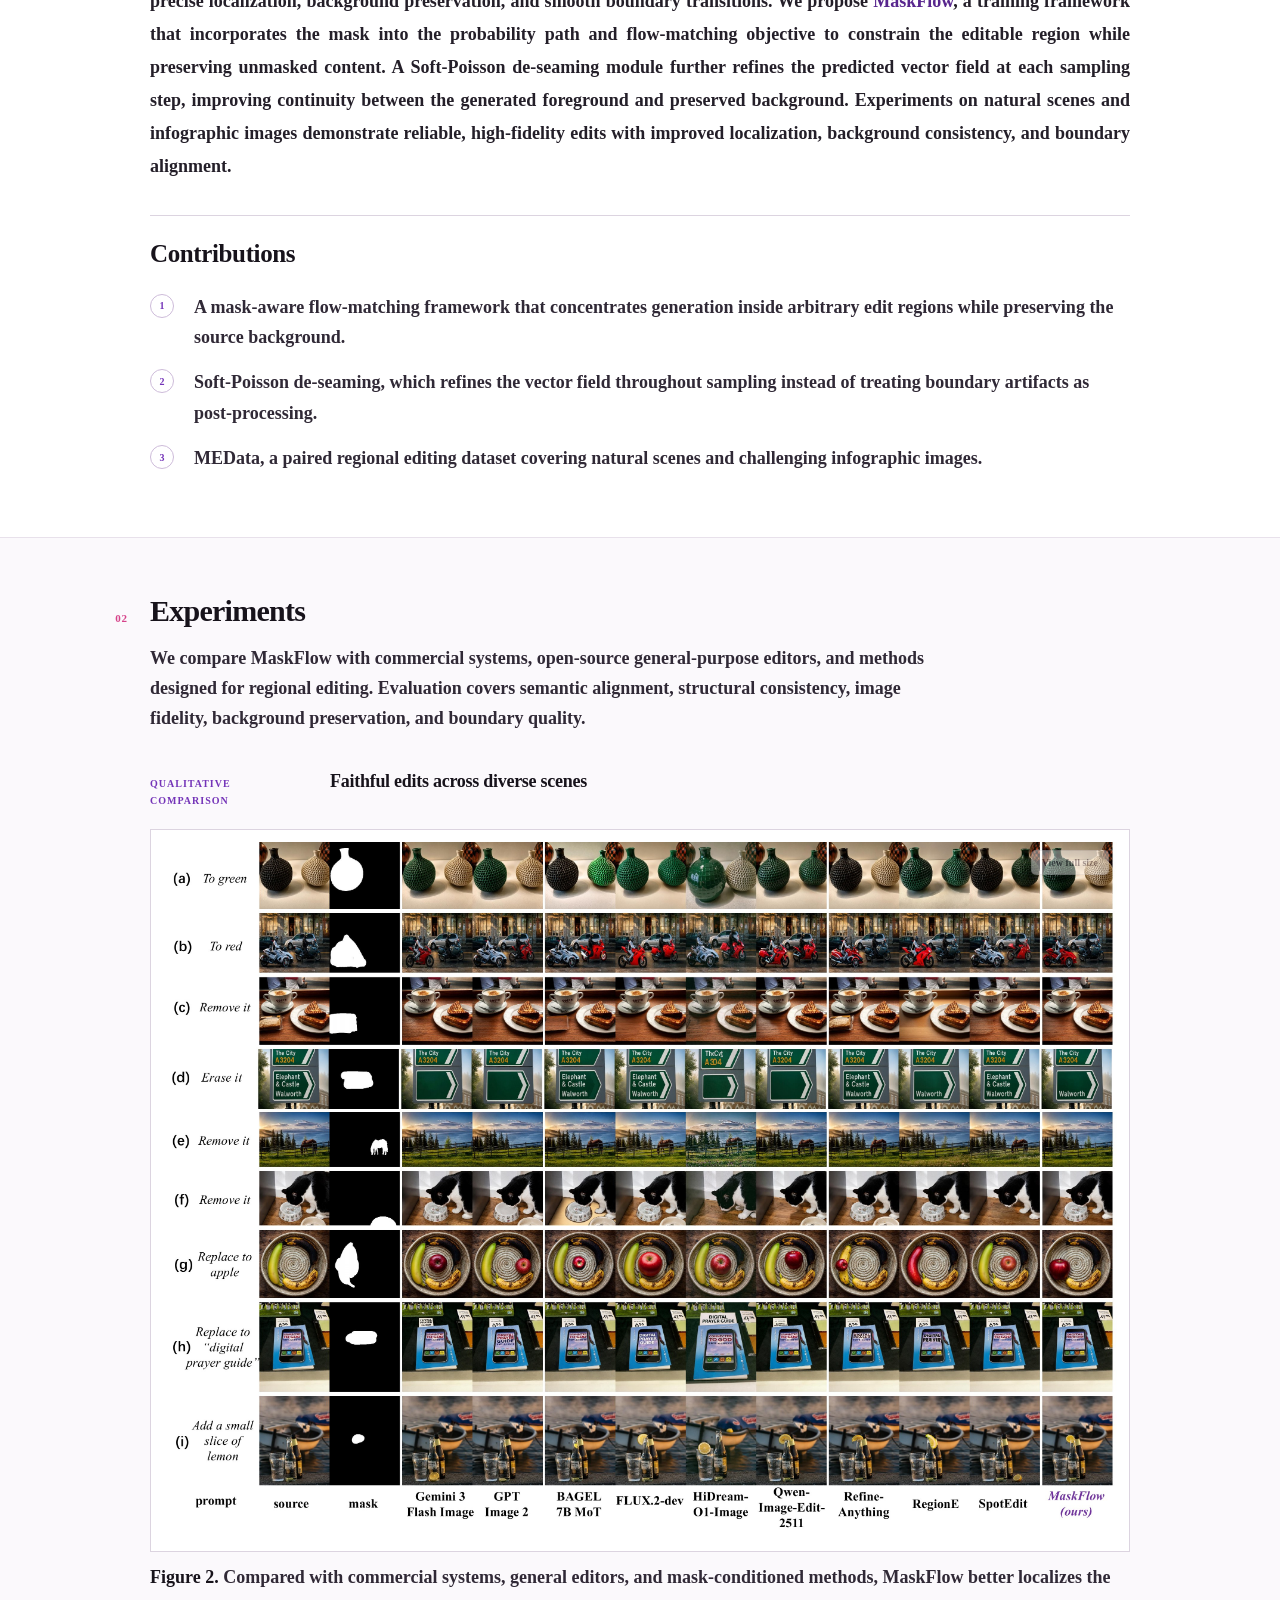
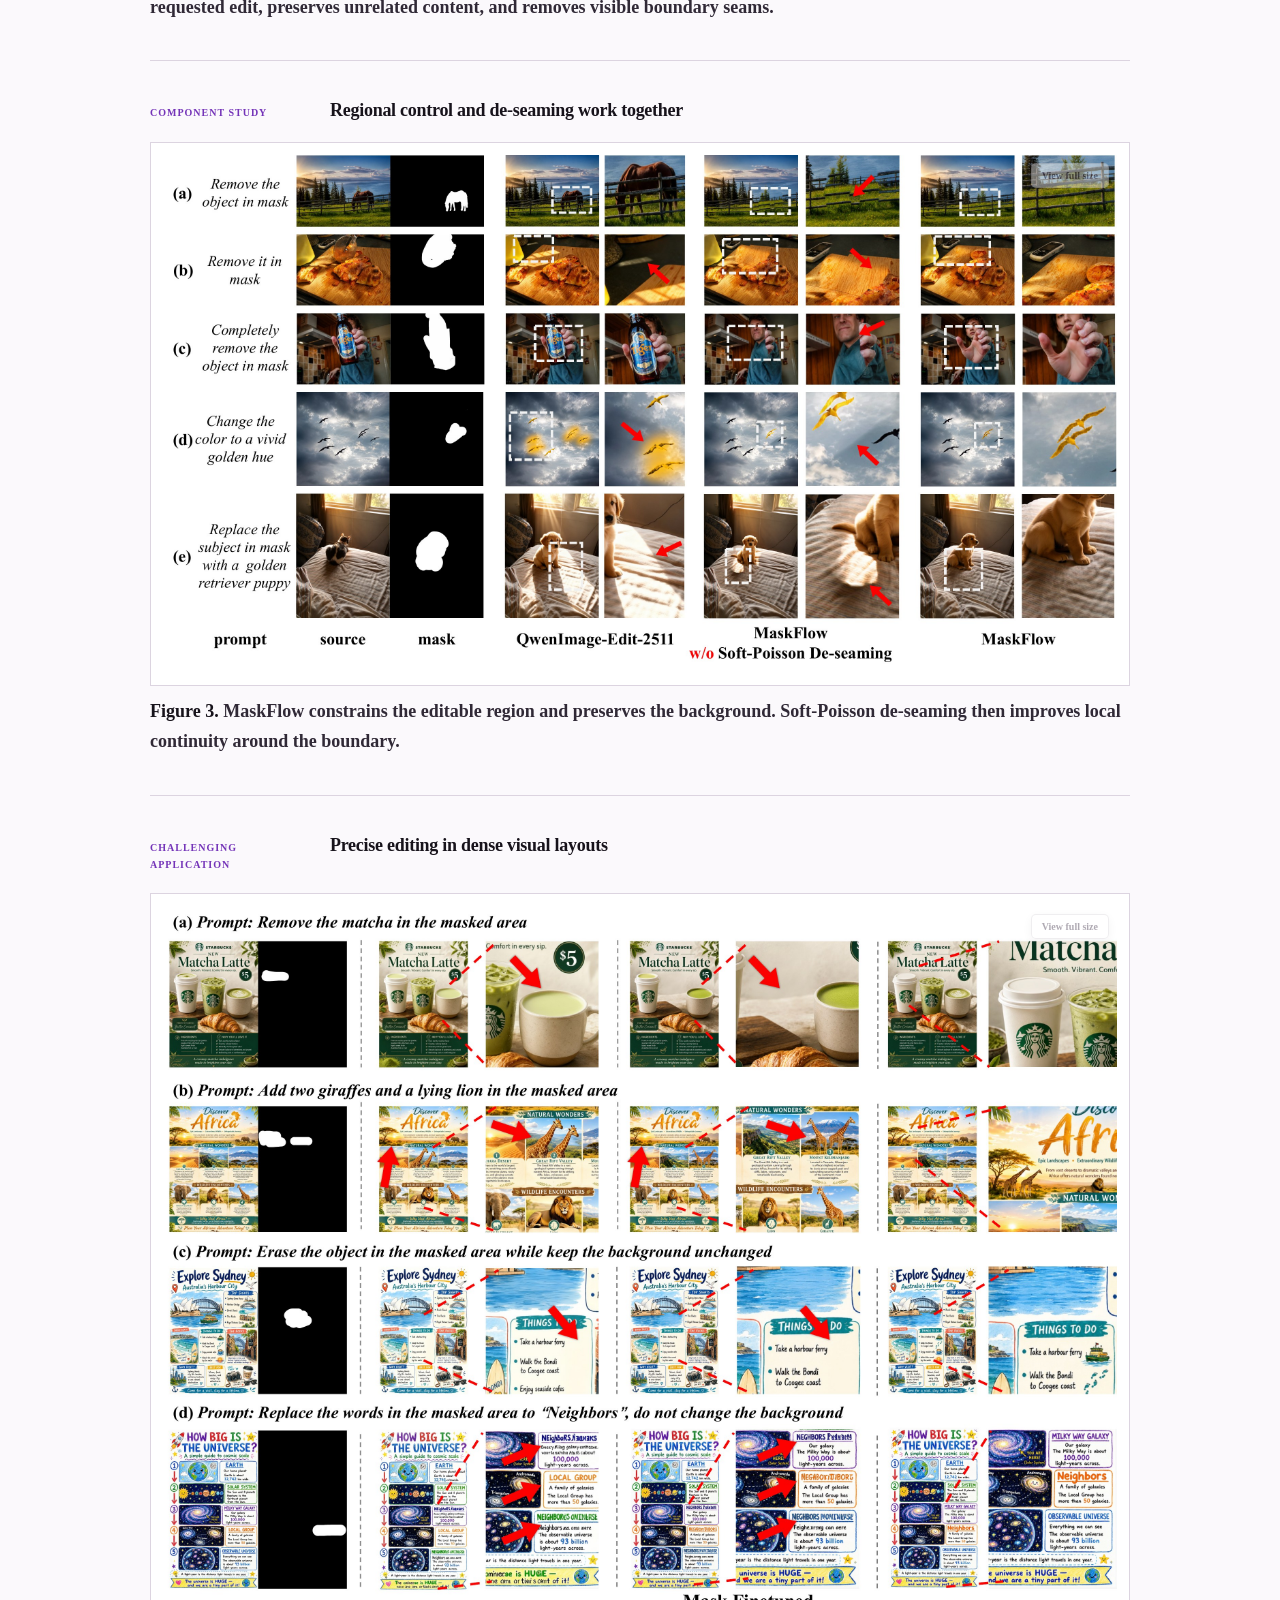
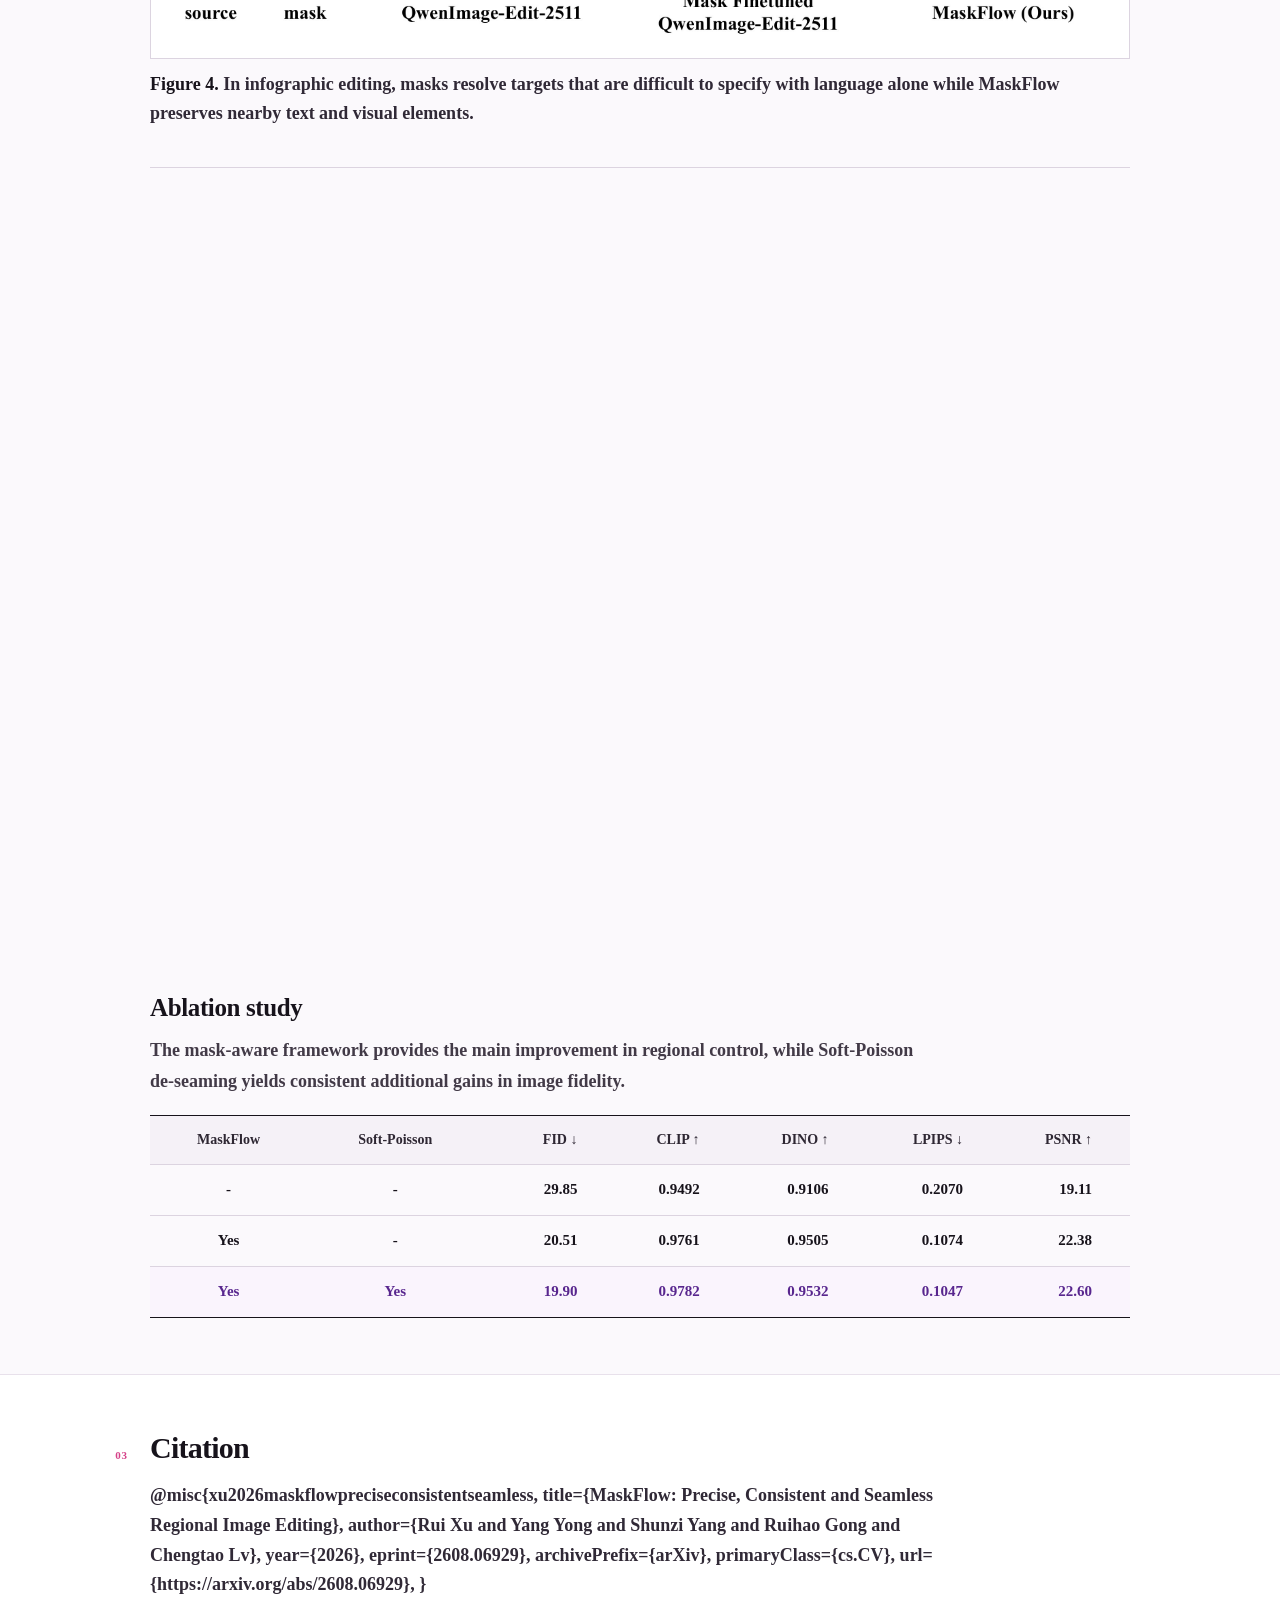
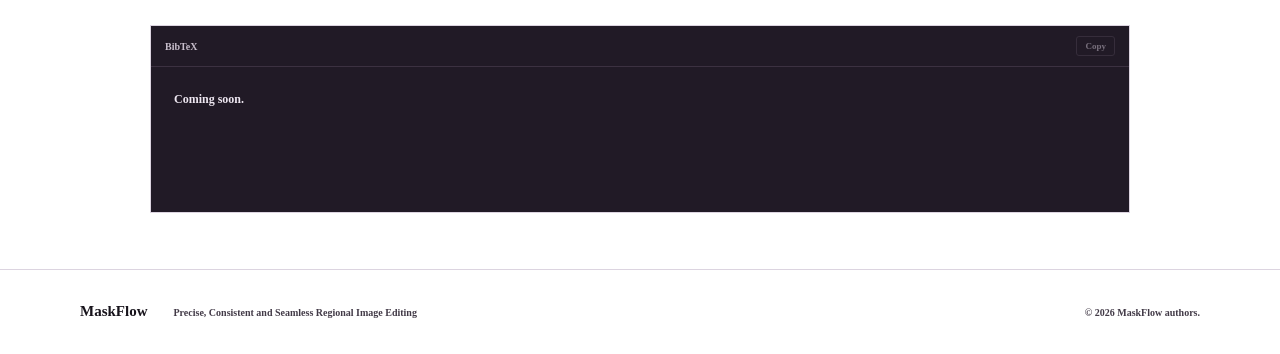
==== commit 52c3c5a4: "Add citation details for MaskFlow paper Added citation information for the paper 'MaskFlow: Precise," ====
--- a/docs/index.html
+++ b/docs/index.html
@@ -217,7 +217,17 @@
           </header>
           <div class="section-content reveal">
             <h2>Citation</h2>
-            <p class="section-intro">Citation information will be added when the paper is publicly available.</p>
+            <p class="section-intro">
+              @misc{xu2026maskflowpreciseconsistentseamless,
+                  title={MaskFlow: Precise, Consistent and Seamless Regional Image Editing}, 
+                  author={Rui Xu and Yang Yong and Shunzi Yang and Ruihao Gong and Chengtao Lv},
+                  year={2026},
+                  eprint={2608.06929},
+                  archivePrefix={arXiv},
+                  primaryClass={cs.CV},
+                  url={https://arxiv.org/abs/2608.06929}, 
+            }
+            </p>
             <div class="citation-card">
               <div class="citation-top">
                 <span>BibTeX</span>
--- a/docs/styles.css
+++ b/docs/styles.css
@@ -1,48 +1,3 @@
-@font-face {
-  font-family: "LXGW WenKai";
-  font-style: normal;
-  font-weight: 700;
-  font-display: swap;
-  src: url("./assets/fonts/lxgwwenkai-bold-104.woff2") format("woff2");
-  unicode-range: U+2193;
-}
-
-@font-face {
-  font-family: "LXGW WenKai";
-  font-style: normal;
-  font-weight: 700;
-  font-display: swap;
-  src: url("./assets/fonts/lxgwwenkai-bold-106.woff2") format("woff2");
-  unicode-range: U+2191;
-}
-
-@font-face {
-  font-family: "LXGW WenKai";
-  font-style: normal;
-  font-weight: 700;
-  font-display: swap;
-  src: url("./assets/fonts/lxgwwenkai-bold-117.woff2") format("woff2");
-  unicode-range: U+004E;
-}
-
-@font-face {
-  font-family: "LXGW WenKai";
-  font-style: normal;
-  font-weight: 700;
-  font-display: swap;
-  src: url("./assets/fonts/lxgwwenkai-bold-118.woff2") format("woff2");
-  unicode-range: U+00A9;
-}
-
-@font-face {
-  font-family: "LXGW WenKai";
-  font-style: normal;
-  font-weight: 700;
-  font-display: swap;
-  src: url("./assets/fonts/lxgwwenkai-bold-119.woff2") format("woff2");
-  unicode-range: U+0020-0022, U+0027-002A, U+002C-003B, U+003F, U+0041-004D, U+004F-005D, U+0061-007B, U+007D, U+00AB, U+00AE, U+00B2, U+00B7, U+00BB, U+00DF-00E5, U+00E7-00EA, U+00EC-00ED, U+00F1-00F4, U+00F6, U+00F9-00FA, U+00FC, U+0101, U+0103, U+0113, U+012B, U+0148, U+014D, U+016B, U+01CE, U+01D0, U+0300-0301, U+2013-2014, U+2039-203A, U+2122;
-}
-
 :root {
   --ink: #17131b;
   --muted: #423a47;
@@ -57,7 +12,7 @@
   --reading-size: 18px;
   --page: min(1120px, calc(100vw - 48px));
   --paper-width: min(980px, calc(100vw - 48px));
-  --font: "LXGW WenKai", cursive;
+  --font: "Times New Roman", Times, serif;
   --serif: var(--font);
   --sans: var(--font);
 }
@@ -191,11 +146,13 @@
 
 .academic-section { padding: 56px 0; border-top: 1px solid var(--soft-line); }
 .section-tint { background: var(--tint); }
-.section-grid { display: grid; grid-template-columns: 112px minmax(0, 1fr); gap: 42px; }
-.section-label { padding-top: 9px; }
+.section-grid { position: relative; }
+.section-label {
+  position: absolute; top: 9px; left: 0; width: 70px; padding-right: 22px; text-align: right;
+}
 .section-label span { color: var(--pink); font: 700 11px/1 var(--sans); letter-spacing: .08em; }
-.section-label p { margin: 8px 0 0; color: var(--muted); font-size: 10px; font-weight: 700; letter-spacing: .14em; text-transform: uppercase; }
-.section-content { min-width: 0; }
+.section-label p { display: none; margin: 8px 0 0; color: var(--muted); font-size: 10px; font-weight: 700; letter-spacing: .14em; text-transform: uppercase; }
+.section-content { width: var(--paper-width); min-width: 0; margin-inline: auto; }
 .section-content > h2,
 .section-content > .reveal > h2 {
   margin: 0; font-family: var(--serif); font-size: clamp(25px, 2.6vw, 30px);
@@ -300,12 +257,17 @@
 .reveal.visible { opacity: 1; transform: none; }
 @keyframes enter { to { opacity: 1; transform: none; } }
 
+@media (max-width: 1167px) {
+  .section-label {
+    position: static; width: var(--paper-width); display: flex; align-items: center;
+    gap: 12px; margin: 0 auto 20px; padding: 0; text-align: left;
+  }
+  .section-label p { display: block; margin: 0; }
+}
+
 @media (max-width: 900px) {
-  :root { --page: min(100% - 36px, 780px); --paper-width: min(100% - 36px, 780px); }
+  :root { --page: min(calc(100vw - 36px), 780px); --paper-width: min(calc(100vw - 36px), 780px); }
   .academic-section { padding: 50px 0; }
-  .section-grid { grid-template-columns: 1fr; gap: 22px; }
-  .section-label { display: flex; align-items: center; gap: 12px; padding: 0; }
-  .section-label p { margin: 0; }
   .method-points { grid-template-columns: 1fr; }
   .method-points article, .method-points article:first-child, .method-points article:last-child { padding: 20px 0; border-right: 0; border-bottom: 1px solid var(--line); }
   .method-points article:last-child { border-bottom: 0; }
@@ -313,7 +275,7 @@
 }
 
 @media (max-width: 720px) {
-  :root { --page: calc(100% - 28px); --paper-width: calc(100% - 28px); }
+  :root { --page: calc(100vw - 28px); --paper-width: calc(100vw - 28px); }
   html { scroll-padding-top: 68px; }
   .site-header, .nav { min-height: 58px; }
   .menu-toggle { display: block; }
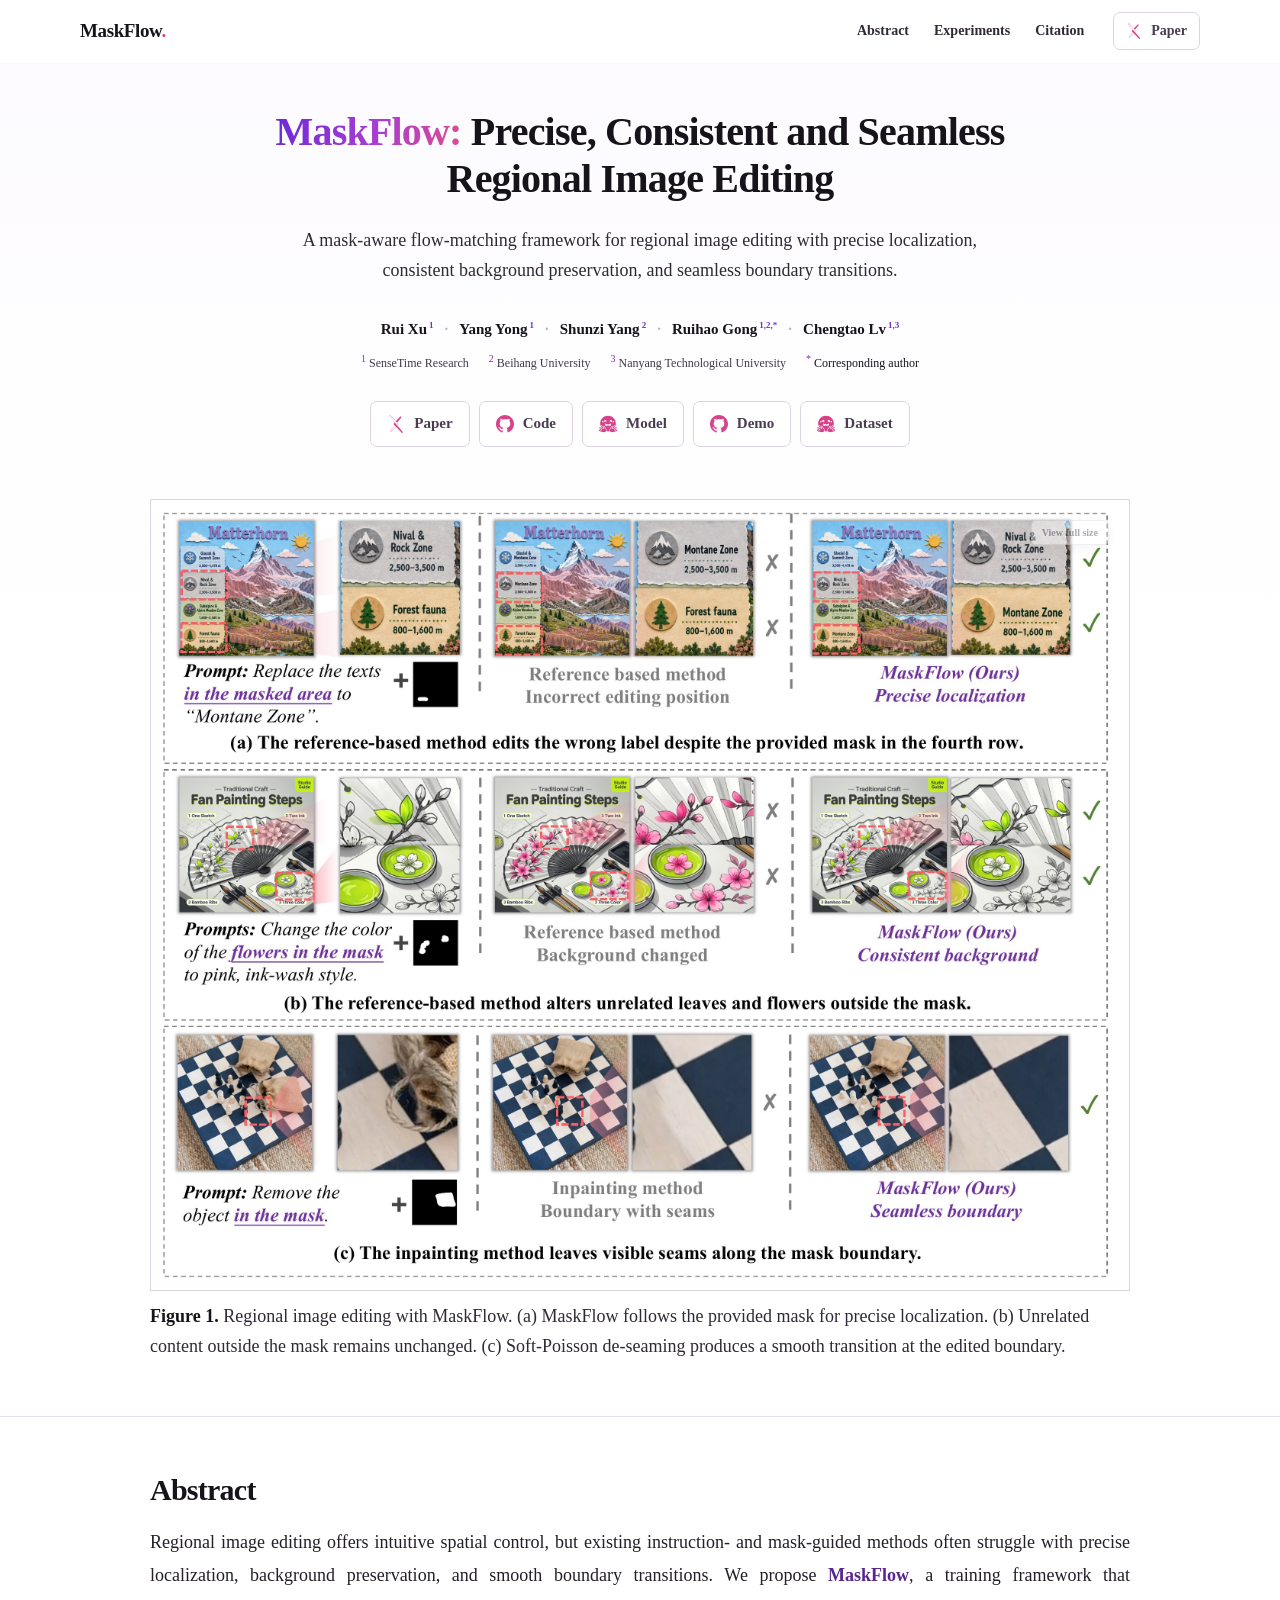
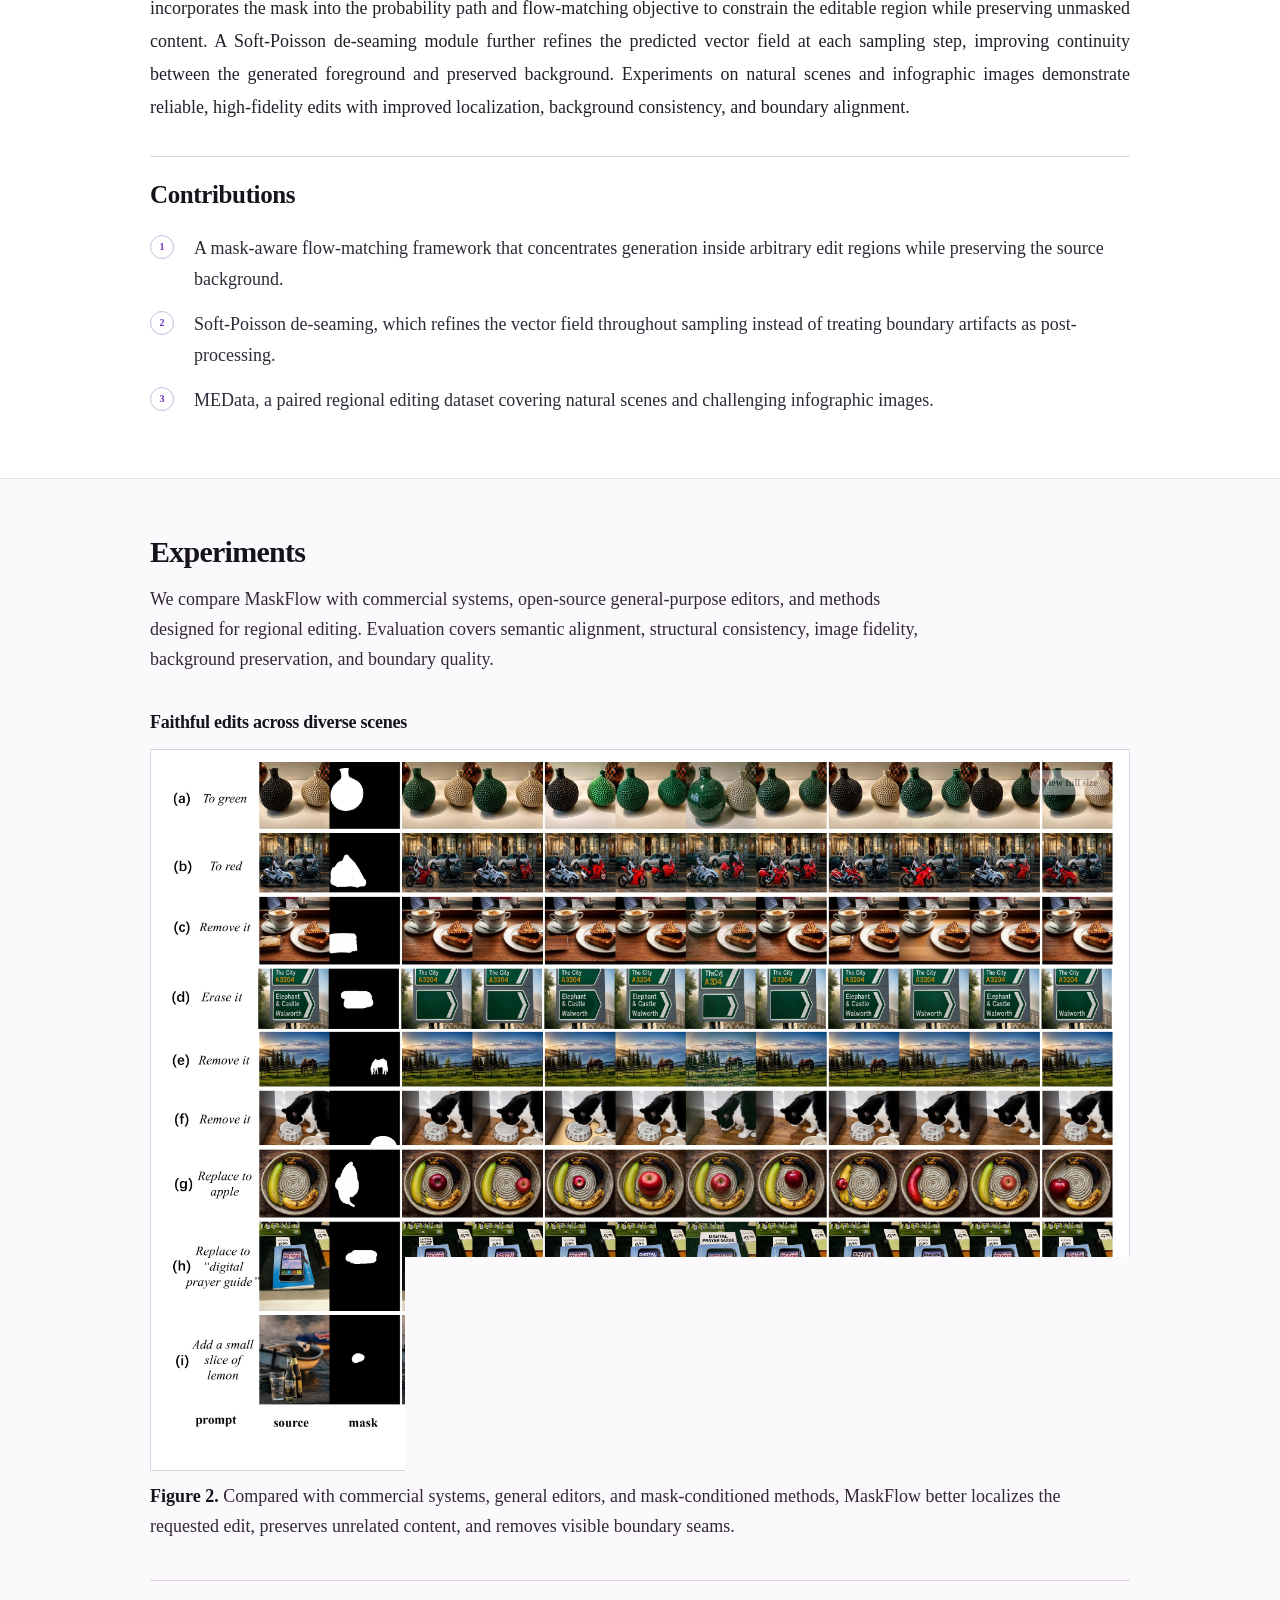
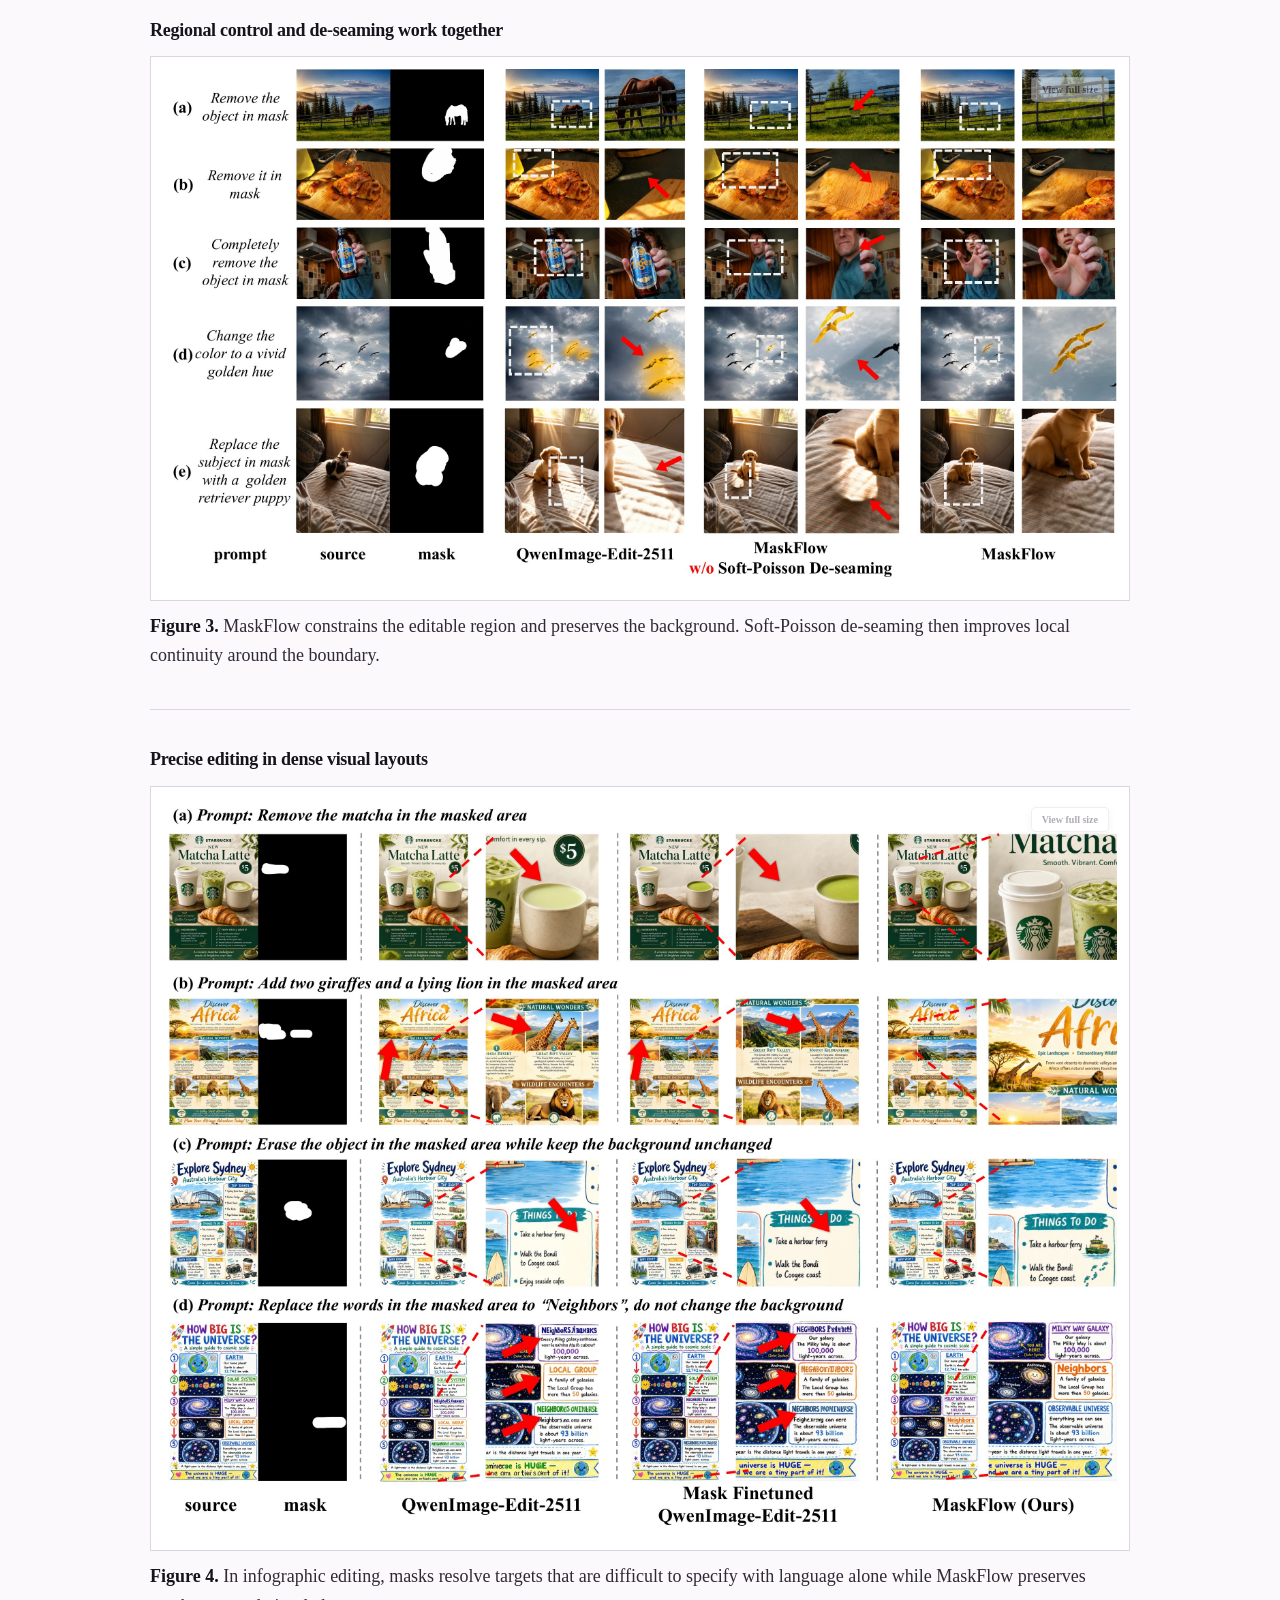
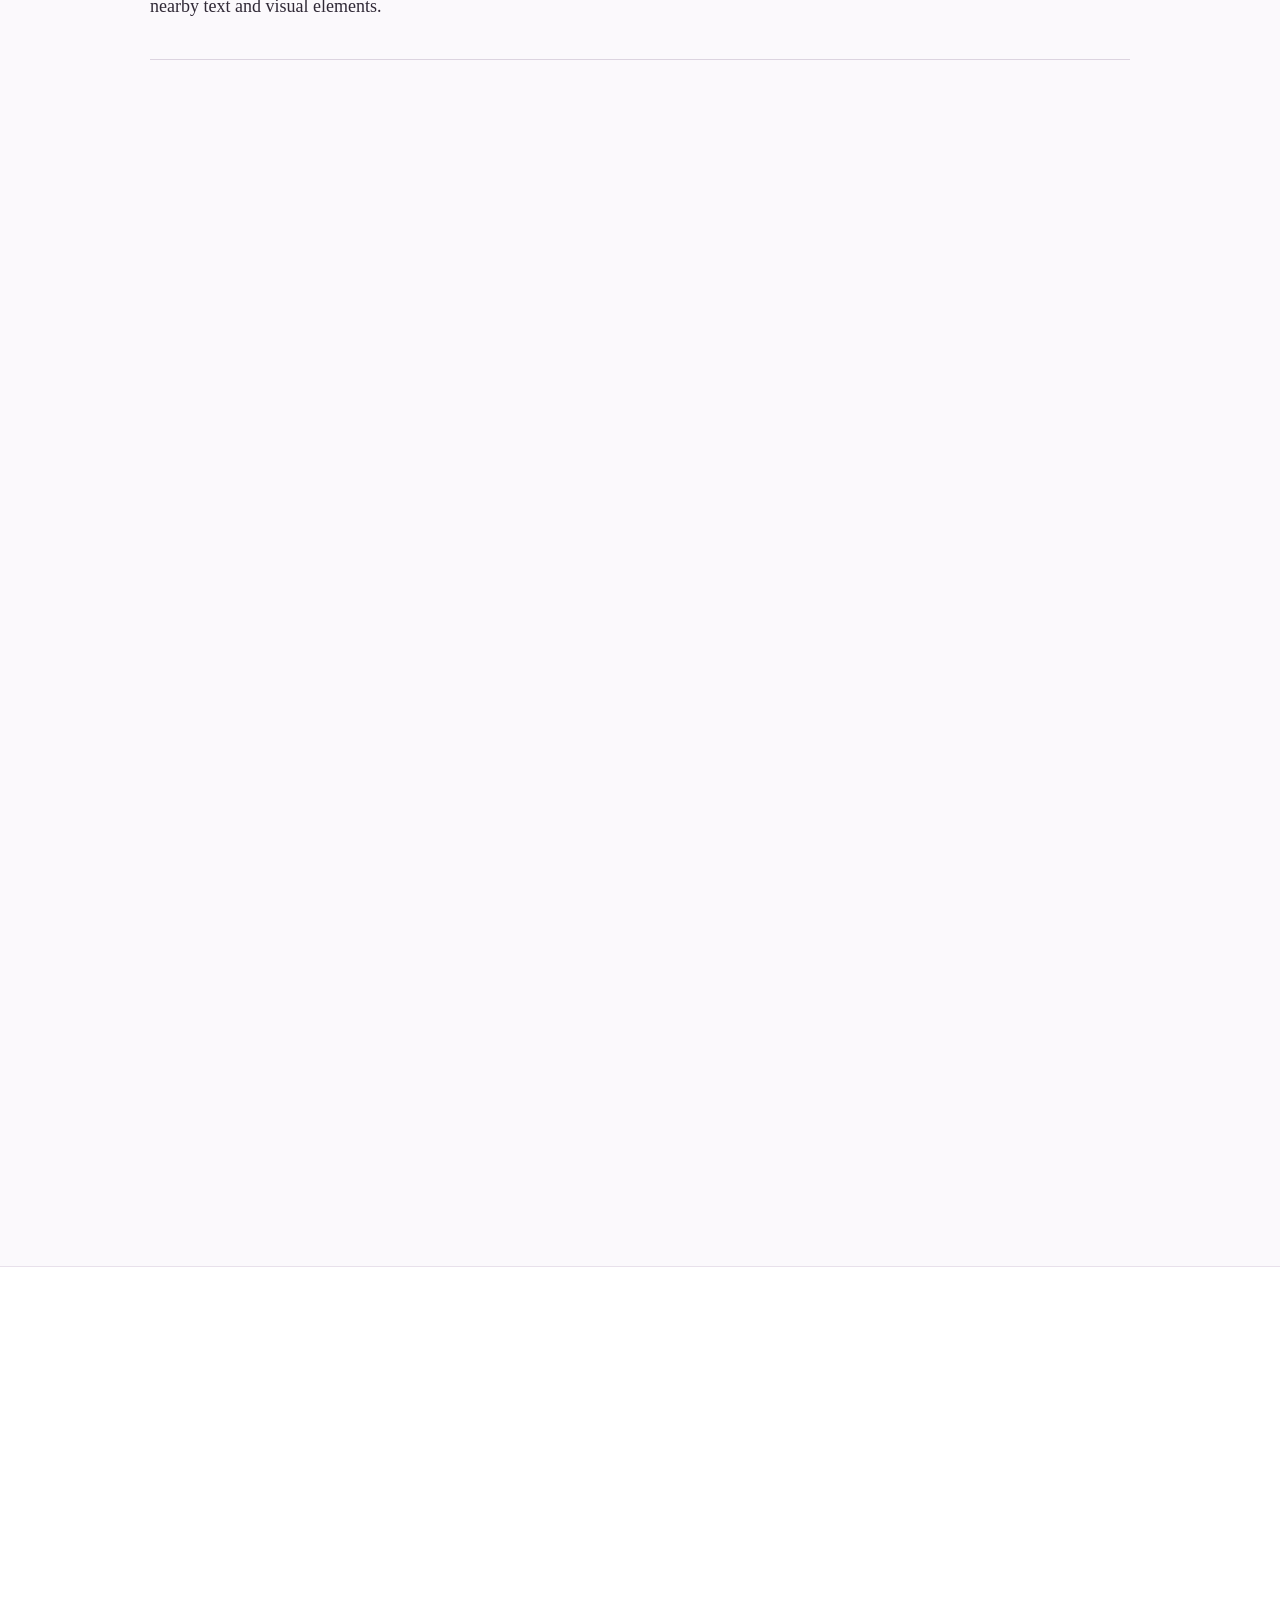
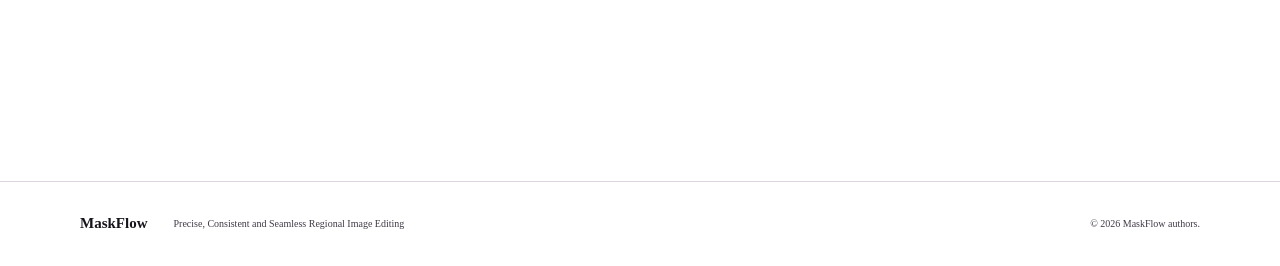
==== commit 909e33e5: "update site" ====
--- a/docs/index.html
+++ b/docs/index.html
@@ -57,6 +57,7 @@
               <span><sup>1</sup> SenseTime Research</span>
               <span><sup>2</sup> Beihang University</span>
               <span><sup>3</sup> Nanyang Technological University</span>
+              <span class="corresponding-author"><sup>*</sup> Corresponding author</span>
             </p>
           </div>
 
@@ -85,11 +86,7 @@
       </section>
 
       <section class="academic-section" id="abstract">
-        <div class="page-width section-grid">
-          <header class="section-label reveal">
-            <span>01</span>
-            <p>Overview</p>
-          </header>
+        <div class="page-width">
           <div class="section-content reveal">
             <h2>Abstract</h2>
             <p class="abstract-text">
@@ -135,11 +132,7 @@
       </section>
 
       <section class="academic-section section-tint" id="experiments">
-        <div class="page-width section-grid">
-          <header class="section-label reveal">
-            <span>02</span>
-            <p>Evaluation</p>
-          </header>
+        <div class="page-width">
           <div class="section-content">
             <div class="reveal">
               <h2>Experiments</h2>
@@ -210,23 +203,11 @@
       </section>
 
       <section class="academic-section" id="citation">
-        <div class="page-width section-grid">
-          <header class="section-label reveal">
-            <span>03</span>
-            <p>Reference</p>
-          </header>
+        <div class="page-width">
           <div class="section-content reveal">
             <h2>Citation</h2>
             <p class="section-intro">
-              @misc{xu2026maskflowpreciseconsistentseamless,
-                  title={MaskFlow: Precise, Consistent and Seamless Regional Image Editing}, 
-                  author={Rui Xu and Yang Yong and Shunzi Yang and Ruihao Gong and Chengtao Lv},
-                  year={2026},
-                  eprint={2608.06929},
-                  archivePrefix={arXiv},
-                  primaryClass={cs.CV},
-                  url={https://arxiv.org/abs/2608.06929}, 
-            }
+              If you find MaskFlow useful in your research, please cite our paper using the BibTeX entry below.
             </p>
             <div class="citation-card">
               <div class="citation-top">
--- a/docs/styles.css
+++ b/docs/styles.css
@@ -25,14 +25,14 @@
   background: var(--paper);
   font-family: var(--font);
   font-size: 16px;
-  font-weight: 700;
+  font-weight: 400;
   line-height: 1.72;
   text-rendering: optimizeLegibility;
   -webkit-font-smoothing: antialiased;
 }
 body.menu-open, body.lightbox-open { overflow: hidden; }
 a { color: inherit; text-decoration: none; }
-button, input, select, textarea, code, pre, table { font-family: var(--font); font-weight: 700; }
+button, input, select, textarea, code, pre, table { font-family: var(--font); font-weight: 400; }
 button { font-size: inherit; }
 figure { margin: 0; }
 img {
@@ -70,7 +70,7 @@
 .wordmark { font-family: var(--serif); font-size: 19px; font-weight: 700; letter-spacing: -.02em; }
 .wordmark::after { content: "."; color: var(--pink); }
 .nav-panel { display: flex; align-items: center; gap: 25px; }
-.nav-panel > a { color: #302936; font-size: 13px; font-weight: 700; transition: color 150ms ease; }
+.nav-panel > a { color: #302936; font-size: 14px; font-weight: 700; transition: color 150ms ease; }
 .nav-panel > a:hover { color: var(--purple); }
 .nav-paper { margin-left: 4px; }
 .menu-toggle { display: none; border: 0; background: transparent; padding: 10px; }
@@ -96,21 +96,36 @@
 .author-block { margin-top: 31px; }
 .authors { display: flex; flex-wrap: wrap; justify-content: center; gap: 4px 11px; margin: 0; font-size: 15px; font-weight: 700; }
 .authors sup { margin-left: 2px; color: var(--purple); font-size: 9px; }
+.author-link { border-bottom: 1px solid transparent; transition: color 150ms ease, border-color 150ms ease; }
+.author-link:hover, .author-link:focus-visible { color: var(--purple-dark); border-bottom-color: var(--pink); }
 .author-separator { color: #bbb3c1; }
 .affiliations { display: flex; flex-wrap: wrap; justify-content: center; gap: 5px 20px; margin: 7px 0 0; color: var(--muted); font-size: 12px; }
 .affiliations sup { color: var(--purple); }
+.corresponding-author { color: var(--ink); }
 .resource-list { display: flex; flex-wrap: wrap; justify-content: center; gap: 9px; margin-top: 28px; }
 .resource-button {
-  min-height: 42px; display: inline-flex; align-items: center; gap: 8px; padding: 0 14px;
+  min-height: 46px; display: inline-flex; align-items: center; gap: 9px; padding: 0 16px;
   border: 1px solid #dcd3e2; border-radius: 7px; color: #4a3d51; background: white;
-  font-size: 12px; transition: border-color 150ms ease, color 150ms ease, background 150ms ease;
-}
-.resource-button strong { font-weight: 700; }
+  font-size: 15px; transition: border-color 150ms ease, color 150ms ease, background 150ms ease;
+}
+.resource-button strong { font-weight: 600; }
+.resource-icon {
+  width: 18px; height: 18px; min-width: 18px; display: inline-block; background-color: var(--pink);
+  -webkit-mask: var(--resource-icon) center / contain no-repeat;
+  mask: var(--resource-icon) center / contain no-repeat;
+}
+.resource-icon-paper { --resource-icon: url("./assets/icons/arxiv.svg"); }
+.resource-icon-code { --resource-icon: url("./assets/icons/github.svg"); }
+.resource-icon-model { --resource-icon: url("./assets/icons/huggingface.svg"); }
+.resource-icon-demo { --resource-icon: url("./assets/icons/github.svg"); }
+.resource-icon-dataset { --resource-icon: url("./assets/icons/huggingface.svg"); }
 .resource-button:not(.disabled):hover { color: var(--purple-dark); border-color: #bca3d1; background: #fcf8ff; }
 .resource-button.primary:not(.disabled) { color: white; border-color: var(--purple); background: var(--purple); }
+.resource-button.primary .resource-icon { background-color: white; }
 .resource-button.disabled { color: #918896; background: #faf8fb; cursor: not-allowed; }
 .resource-button small { margin-left: 2px; color: #a69fab; font-size: 8px; text-transform: uppercase; letter-spacing: .05em; }
-.resource-button.compact { min-height: 34px; padding: 0 11px; font-size: 11px; }
+.resource-button.compact { min-height: 38px; padding: 0 12px; font-size: 14px; }
+.resource-button.compact .resource-icon { width: 16px; height: 16px; min-width: 16px; }
 
 .hero-figure { width: var(--paper-width); margin-top: 52px; }
 .figure-block { width: 100%; }
@@ -146,12 +161,6 @@
 
 .academic-section { padding: 56px 0; border-top: 1px solid var(--soft-line); }
 .section-tint { background: var(--tint); }
-.section-grid { position: relative; }
-.section-label {
-  position: absolute; top: 9px; left: 0; width: 70px; padding-right: 22px; text-align: right;
-}
-.section-label span { color: var(--pink); font: 700 11px/1 var(--sans); letter-spacing: .08em; }
-.section-label p { display: none; margin: 8px 0 0; color: var(--muted); font-size: 10px; font-weight: 700; letter-spacing: .14em; text-transform: uppercase; }
 .section-content { width: var(--paper-width); min-width: 0; margin-inline: auto; }
 .section-content > h2,
 .section-content > .reveal > h2 {
@@ -192,9 +201,8 @@
 .result-list { margin-top: 36px; }
 .result-figure { padding: 0 0 38px; margin: 0 0 38px; border-bottom: 1px solid var(--line); }
 .result-figure:last-child { margin-bottom: 0; }
-.figure-heading { display: grid; grid-template-columns: 160px 1fr; gap: 20px; align-items: baseline; margin-bottom: 20px; }
-.figure-heading > span { color: var(--purple); font-size: 10px; font-weight: 750; letter-spacing: .1em; text-transform: uppercase; }
-.figure-heading h3 { font-size: var(--reading-size); }
+.figure-heading { margin-bottom: 15px; }
+.figure-heading h3 { color: var(--ink); font-size: var(--reading-size); }
 .quantitative { margin-top: 46px; }
 .table-scroll { margin-top: 18px; overflow-x: auto; border-top: 1.5px solid var(--ink); border-bottom: 1.5px solid var(--ink); }
 table { width: 100%; min-width: 1080px; border-collapse: collapse; font-variant-numeric: tabular-nums; }
@@ -227,7 +235,11 @@
 .citation-top { display: flex; align-items: center; justify-content: space-between; padding: 10px 14px; border-bottom: 1px solid #3c3141; color: #c9bfcd; font-size: 10px; }
 .citation-top button { padding: 4px 8px; border: 1px solid #514556; border-radius: 3px; color: #e2d8e7; background: transparent; cursor: pointer; font-size: 9px; }
 .citation-top button:disabled { opacity: .45; cursor: not-allowed; }
-.citation-card pre { min-height: 145px; margin: 0; padding: 23px; overflow-x: auto; color: #eee7f1; font: 700 12px/1.65 var(--font); white-space: pre-wrap; }
+.citation-card pre {
+  min-height: 145px; margin: 0; padding: 23px; overflow-x: auto; color: #eee7f1;
+  font: 400 14px/1.65 Consolas, Monaco, "Courier New", monospace; white-space: pre-wrap;
+}
+.citation-card code { color: inherit; font: inherit; }
 
 .footer { padding: 29px 0; border-top: 1px solid var(--line); }
 .footer-inner { display: grid; grid-template-columns: auto 1fr auto; gap: 26px; align-items: center; color: var(--muted); font-size: 10px; }
@@ -256,14 +268,6 @@
 .reveal { opacity: 0; transform: translateY(14px); transition: opacity 580ms ease, transform 580ms cubic-bezier(.2,.8,.2,1); }
 .reveal.visible { opacity: 1; transform: none; }
 @keyframes enter { to { opacity: 1; transform: none; } }
-
-@media (max-width: 1167px) {
-  .section-label {
-    position: static; width: var(--paper-width); display: flex; align-items: center;
-    gap: 12px; margin: 0 auto 20px; padding: 0; text-align: left;
-  }
-  .section-label p { display: block; margin: 0; }
-}
 
 @media (max-width: 900px) {
   :root { --page: min(calc(100vw - 36px), 780px); --paper-width: min(calc(100vw - 36px), 780px); }
@@ -304,7 +308,6 @@
   .abstract-text { text-align: left; font-size: 17px; }
   .section-content > h2, .section-content > .reveal > h2 { font-size: 27px; }
   .section-content > .figure-block { margin-top: 42px; }
-  .figure-heading { grid-template-columns: 1fr; gap: 5px; }
   .result-list { margin-top: 36px; }
   .result-figure { padding-bottom: 32px; margin-bottom: 32px; }
   .subsection { margin-top: 40px; }
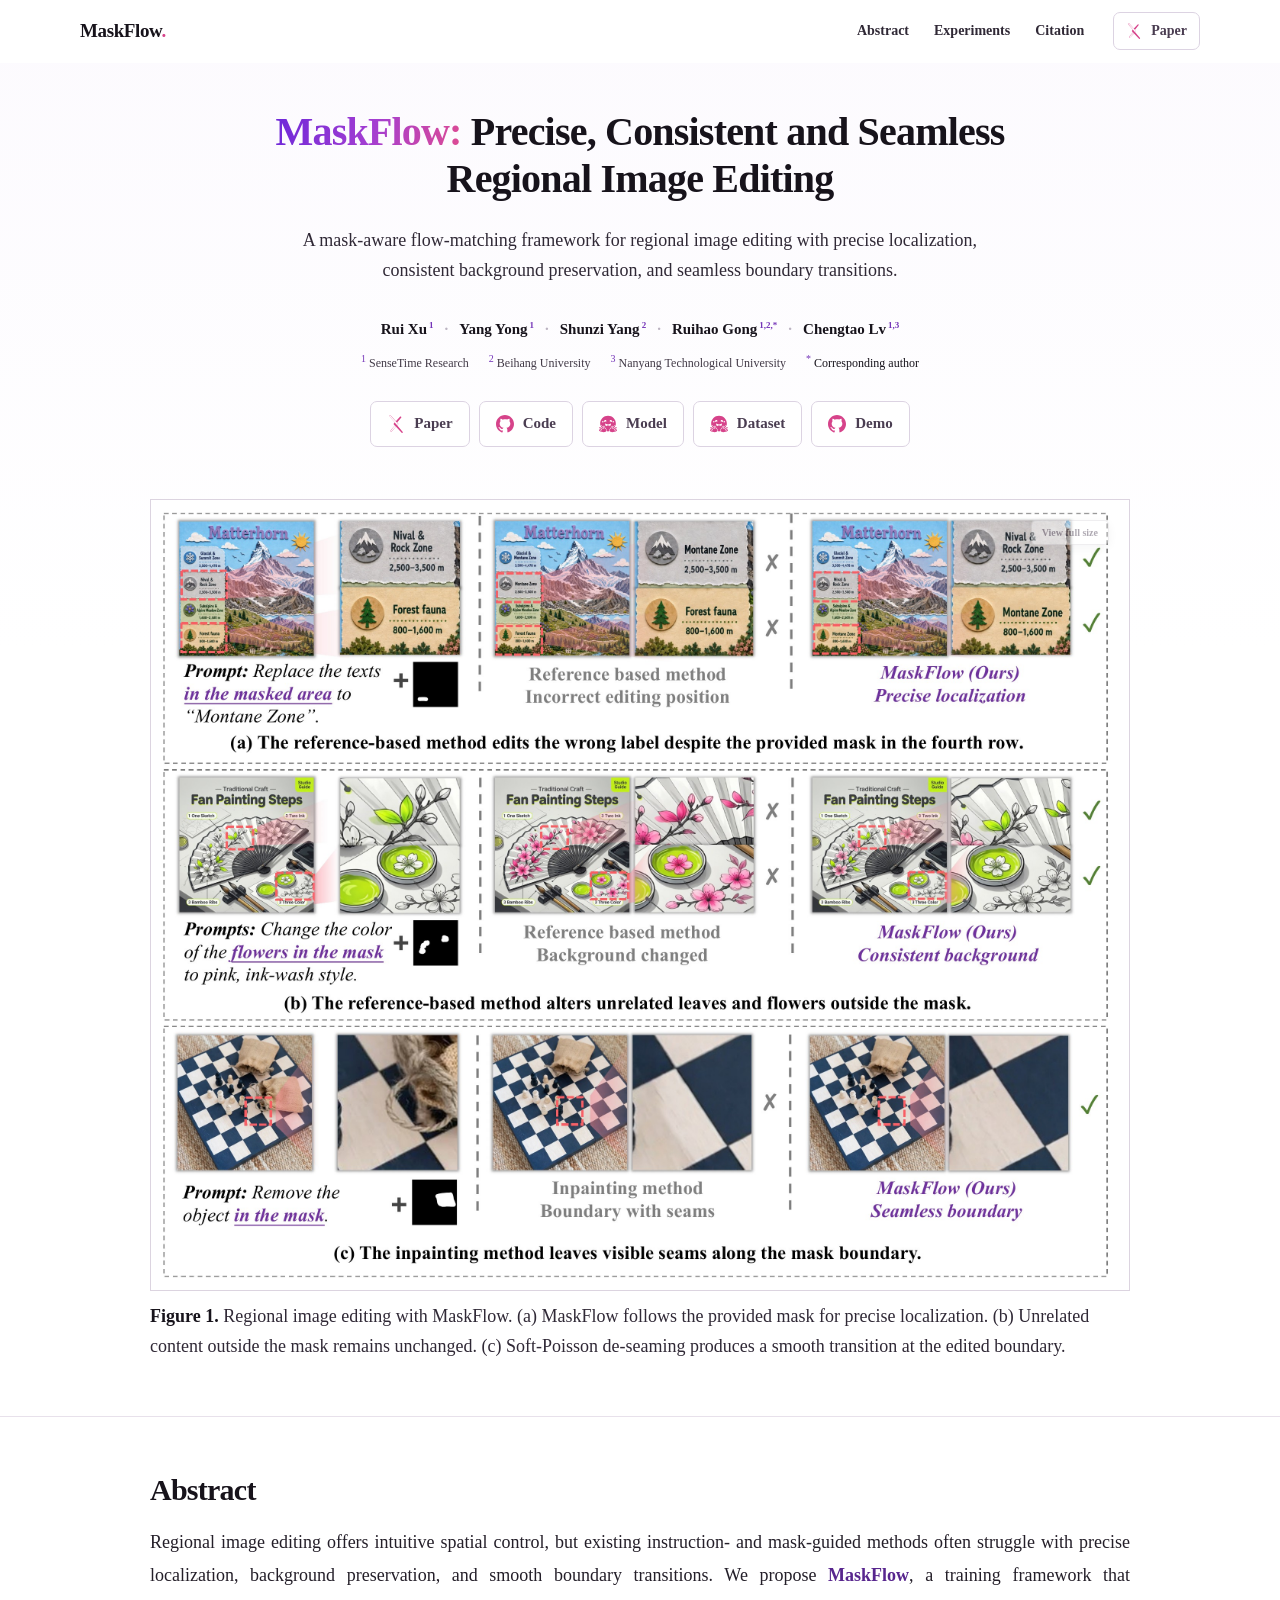
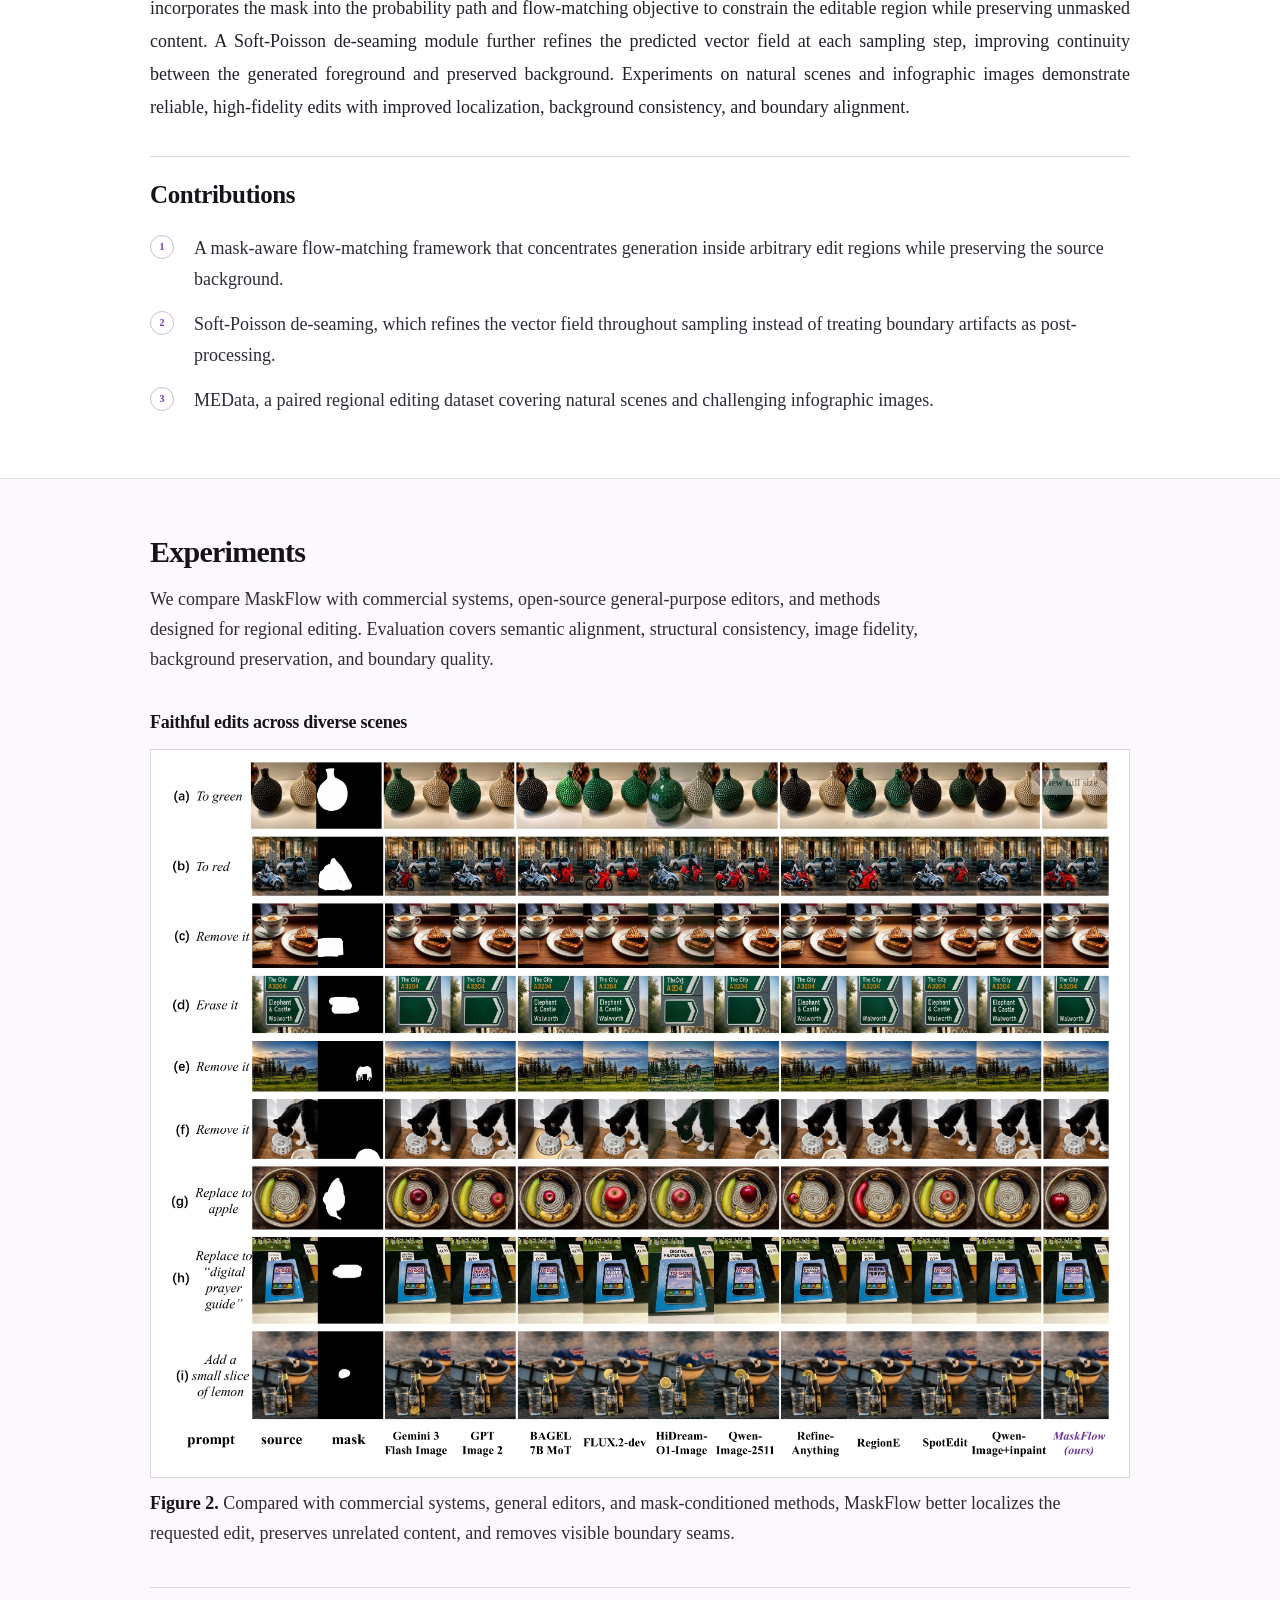
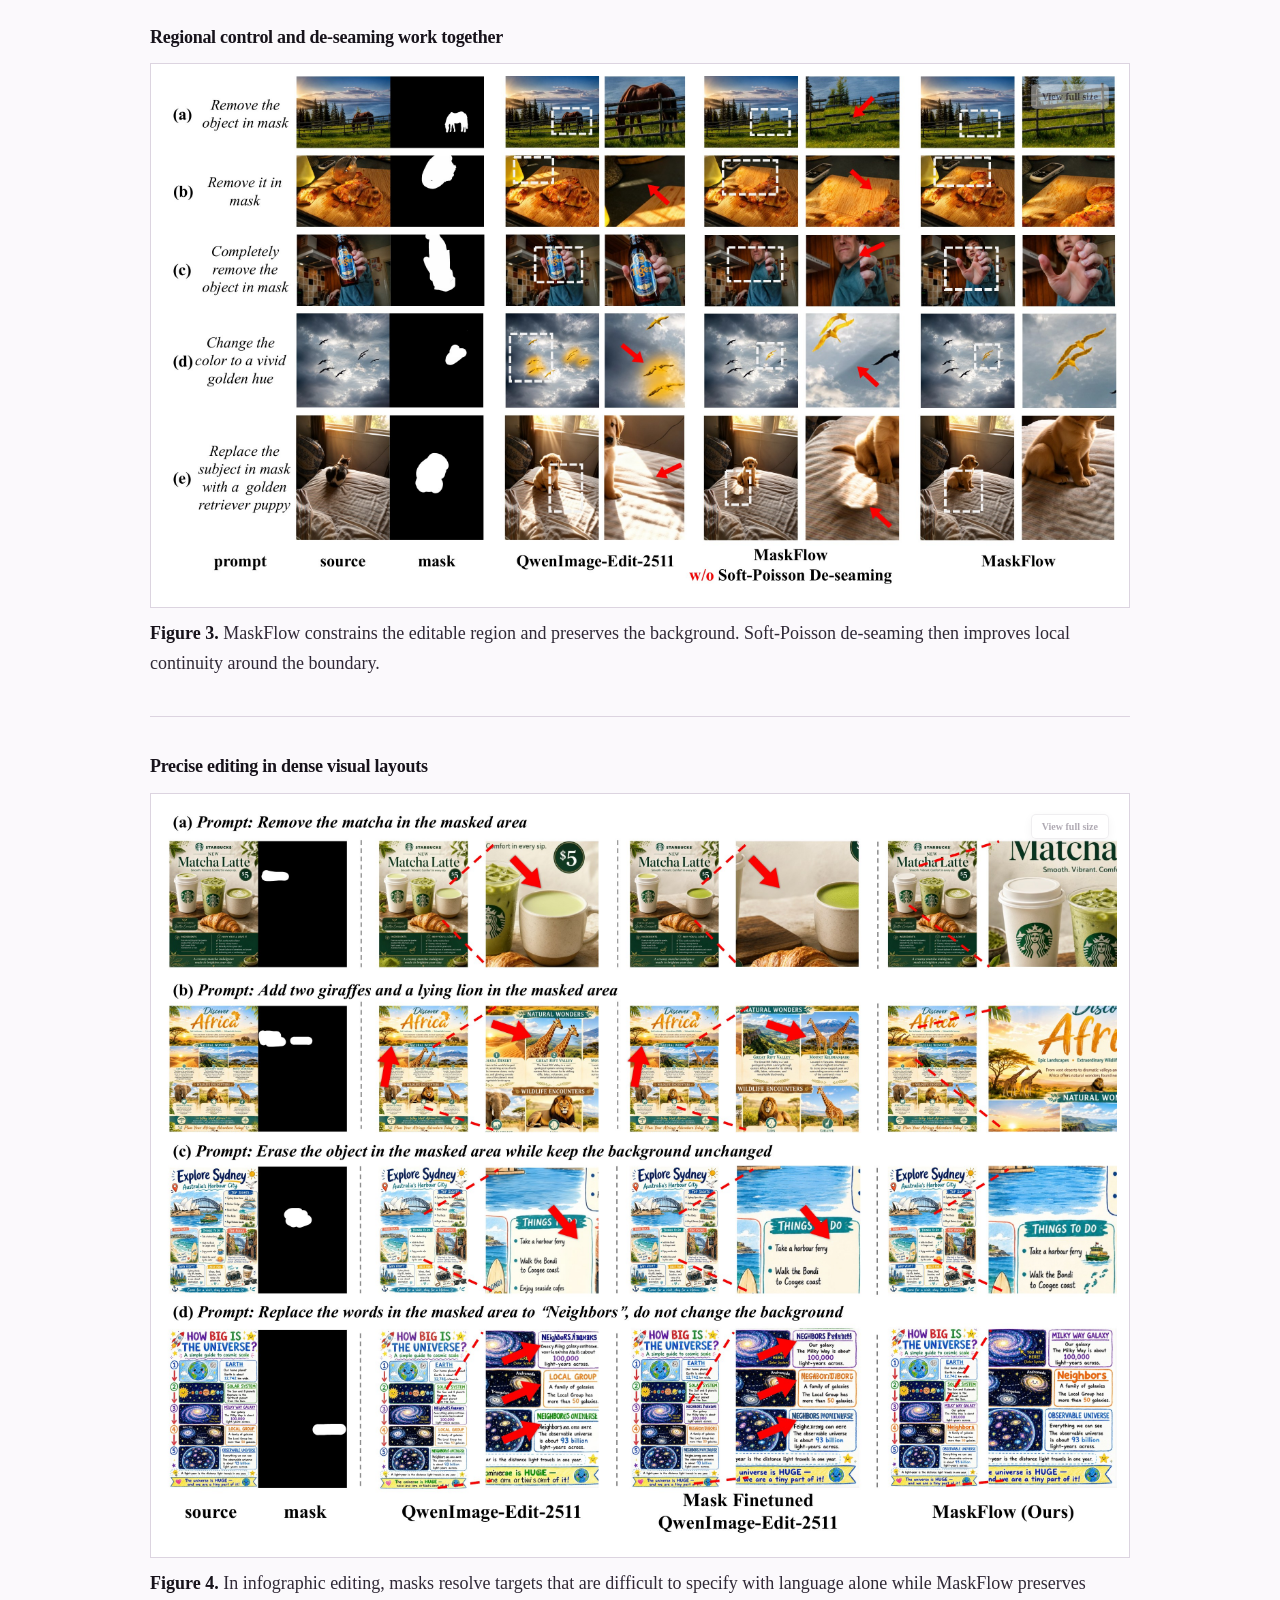
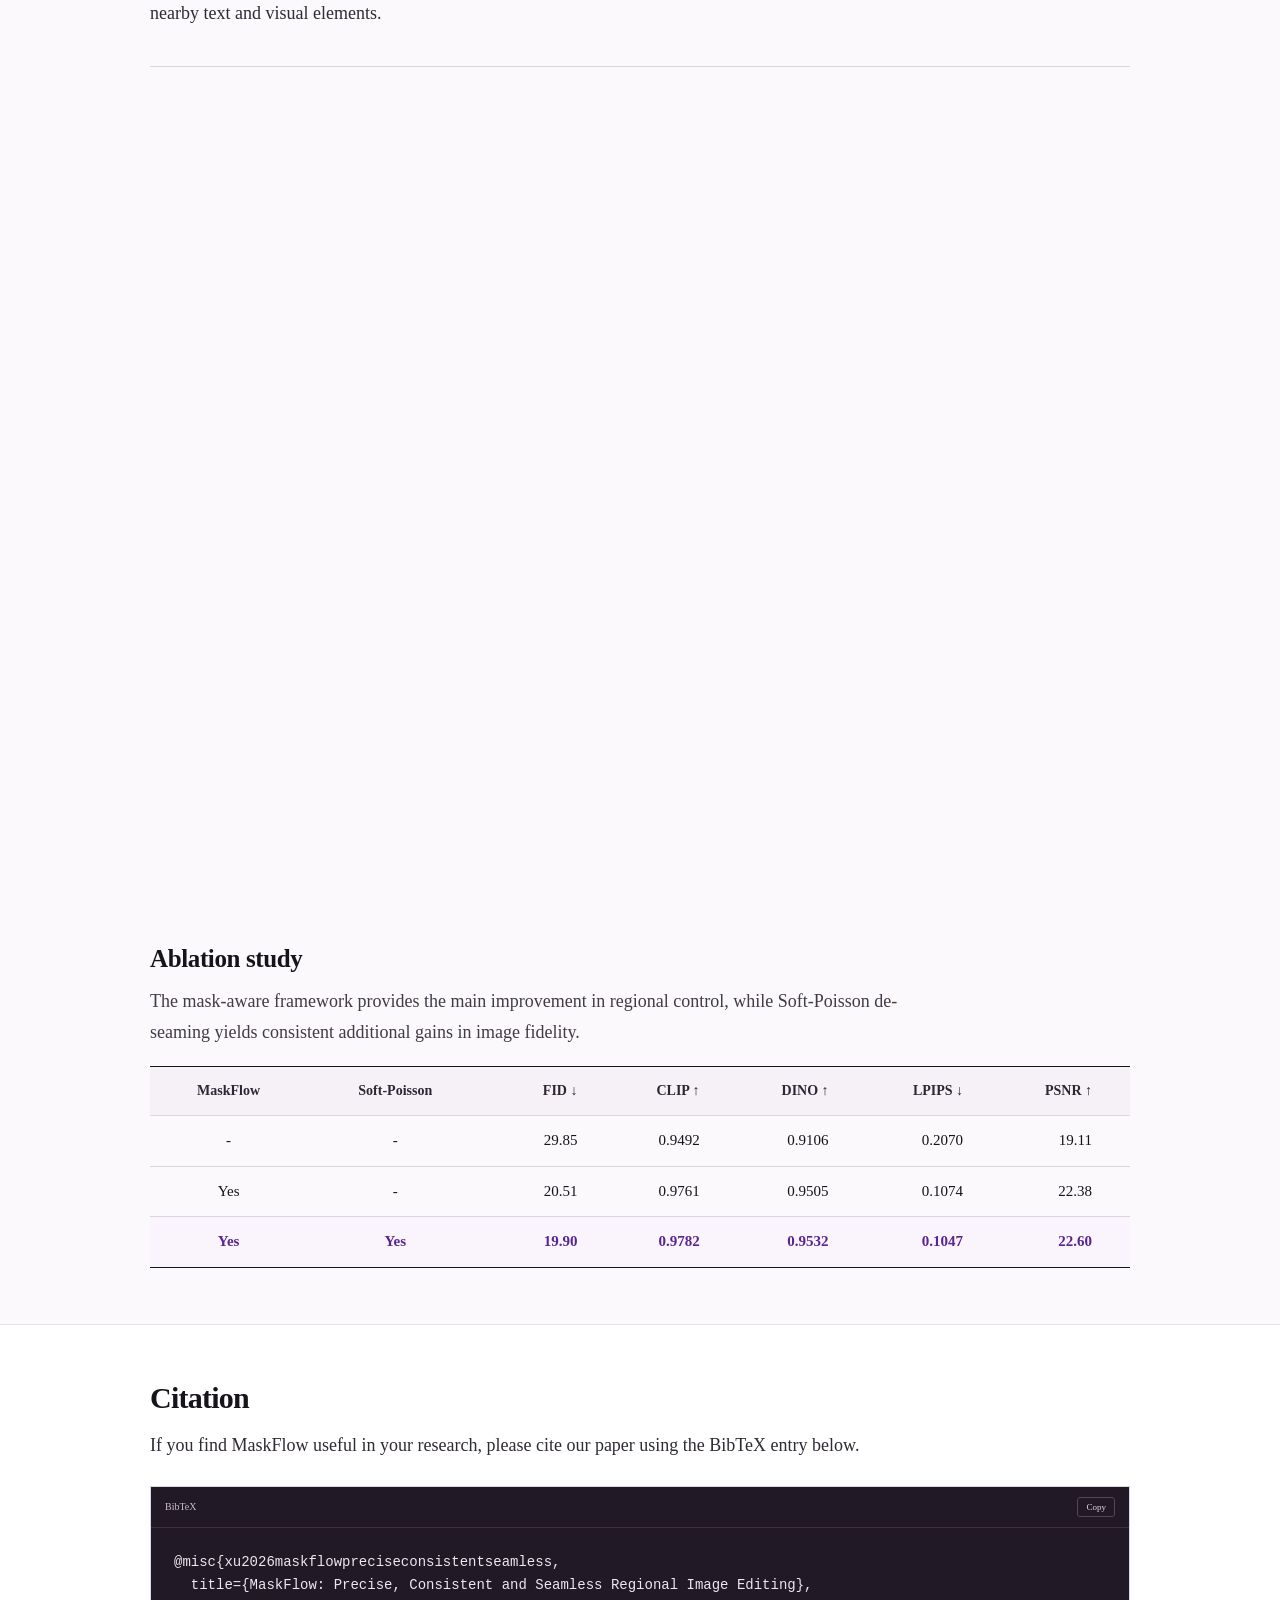
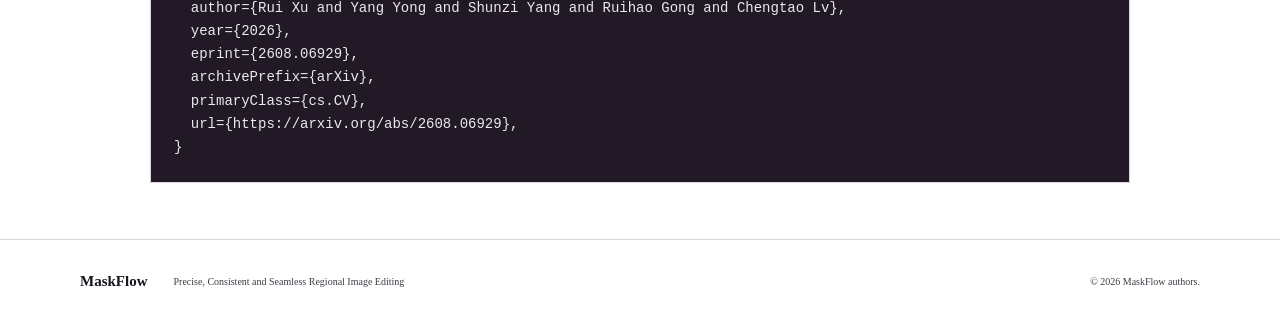
==== commit 0952ee05: "update compare" ====
--- a/docs/index.html
+++ b/docs/index.html
@@ -169,10 +169,11 @@
                     <tr class="group-start"><td>BAGEL-7B-MoT</td><td>0.9464</td><td>0.9055</td><td>27.74</td><td>20.80</td><td>0.7560</td><td>0.0030</td><td>0.0648</td></tr>
                     <tr><td>FLUX.2-dev</td><td>0.9555</td><td>0.9138</td><td>29.99</td><td>19.48</td><td>0.6644</td><td>0.0063</td><td>0.0781</td></tr>
                     <tr><td>HiDream-O1-Image</td><td>0.9146</td><td>0.8435</td><td>45.34</td><td>13.17</td><td>0.3613</td><td>0.0450</td><td>0.4313</td></tr>
-                    <tr><td>QwenImage-Edit-2511</td><td>0.9492</td><td>0.9107</td><td>29.85</td><td>19.11</td><td>0.6412</td><td>0.0088</td><td>0.1269</td></tr>
+                    <tr><td>QwenImage-2511</td><td>0.9492</td><td>0.9107</td><td>29.85</td><td>19.11</td><td>0.6412</td><td>0.0088</td><td>0.1269</td></tr>
                     <tr class="group-start"><td>RefineAnything</td><td>0.9621</td><td>0.9057</td><td>26.41</td><td>21.29</td><td>0.7740</td><td>0.0000</td><td>0.0007</td></tr>
                     <tr><td>RegionE</td><td>0.9672</td><td>0.9313</td><td>25.83</td><td>21.03</td><td>0.7399</td><td>0.0031</td><td>0.0751</td></tr>
                     <tr><td>SpotEdit</td><td>0.9332</td><td>0.8924</td><td>56.49</td><td>10.89</td><td>0.3001</td><td>0.0844</td><td>0.5083</td></tr>
+                    <tr><td>QwenImage-Inpaint</td><td>0.9578</td><td>0.8946</td><td>27.50</td><td>21.58</td><td>0.7821</td><td>0.0005</td><td>0.0278</td></tr>
                     <tr class="ours group-start"><td>MaskFlow <b>Ours</b></td><td class="best">0.9782</td><td class="second">0.9532</td><td class="best">19.90</td><td class="best">22.60</td><td class="best">0.7846</td><td class="second">0.0000</td><td class="best">0.0000</td></tr>
                   </tbody>
                 </table>
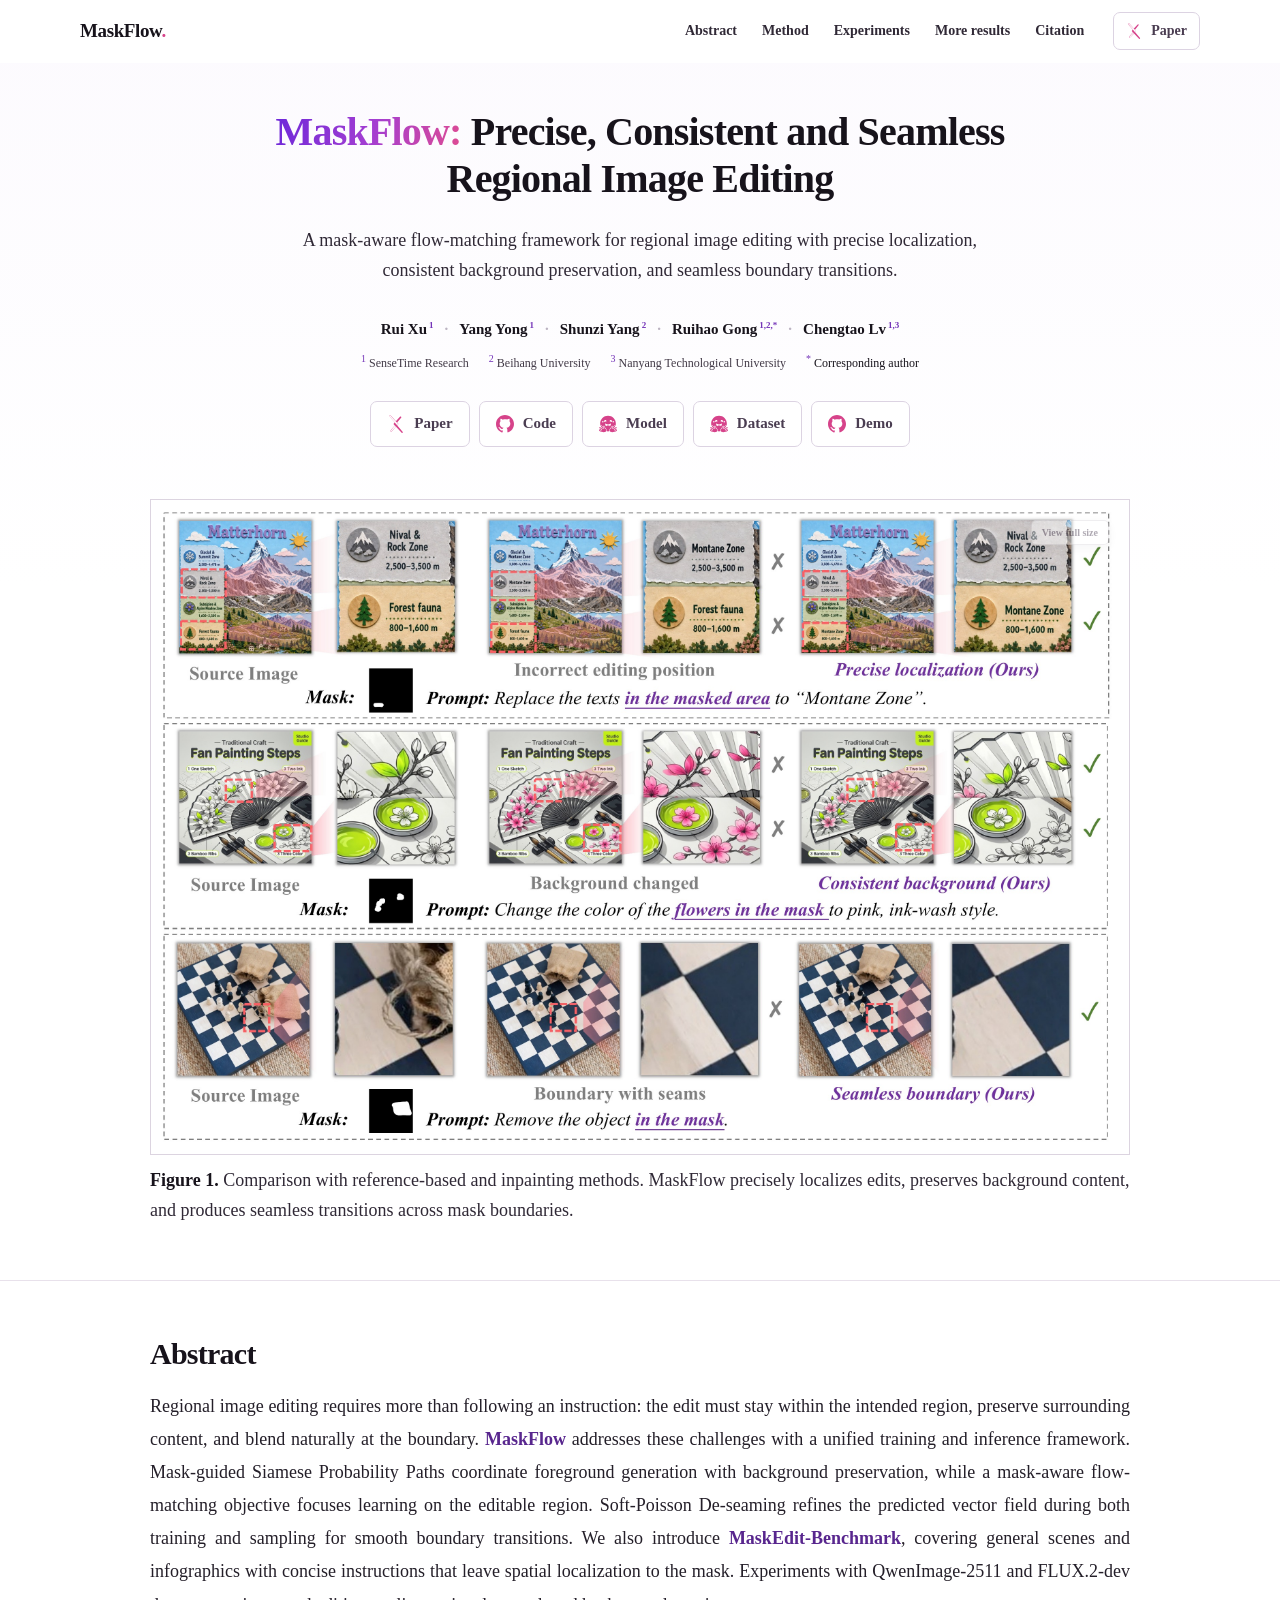
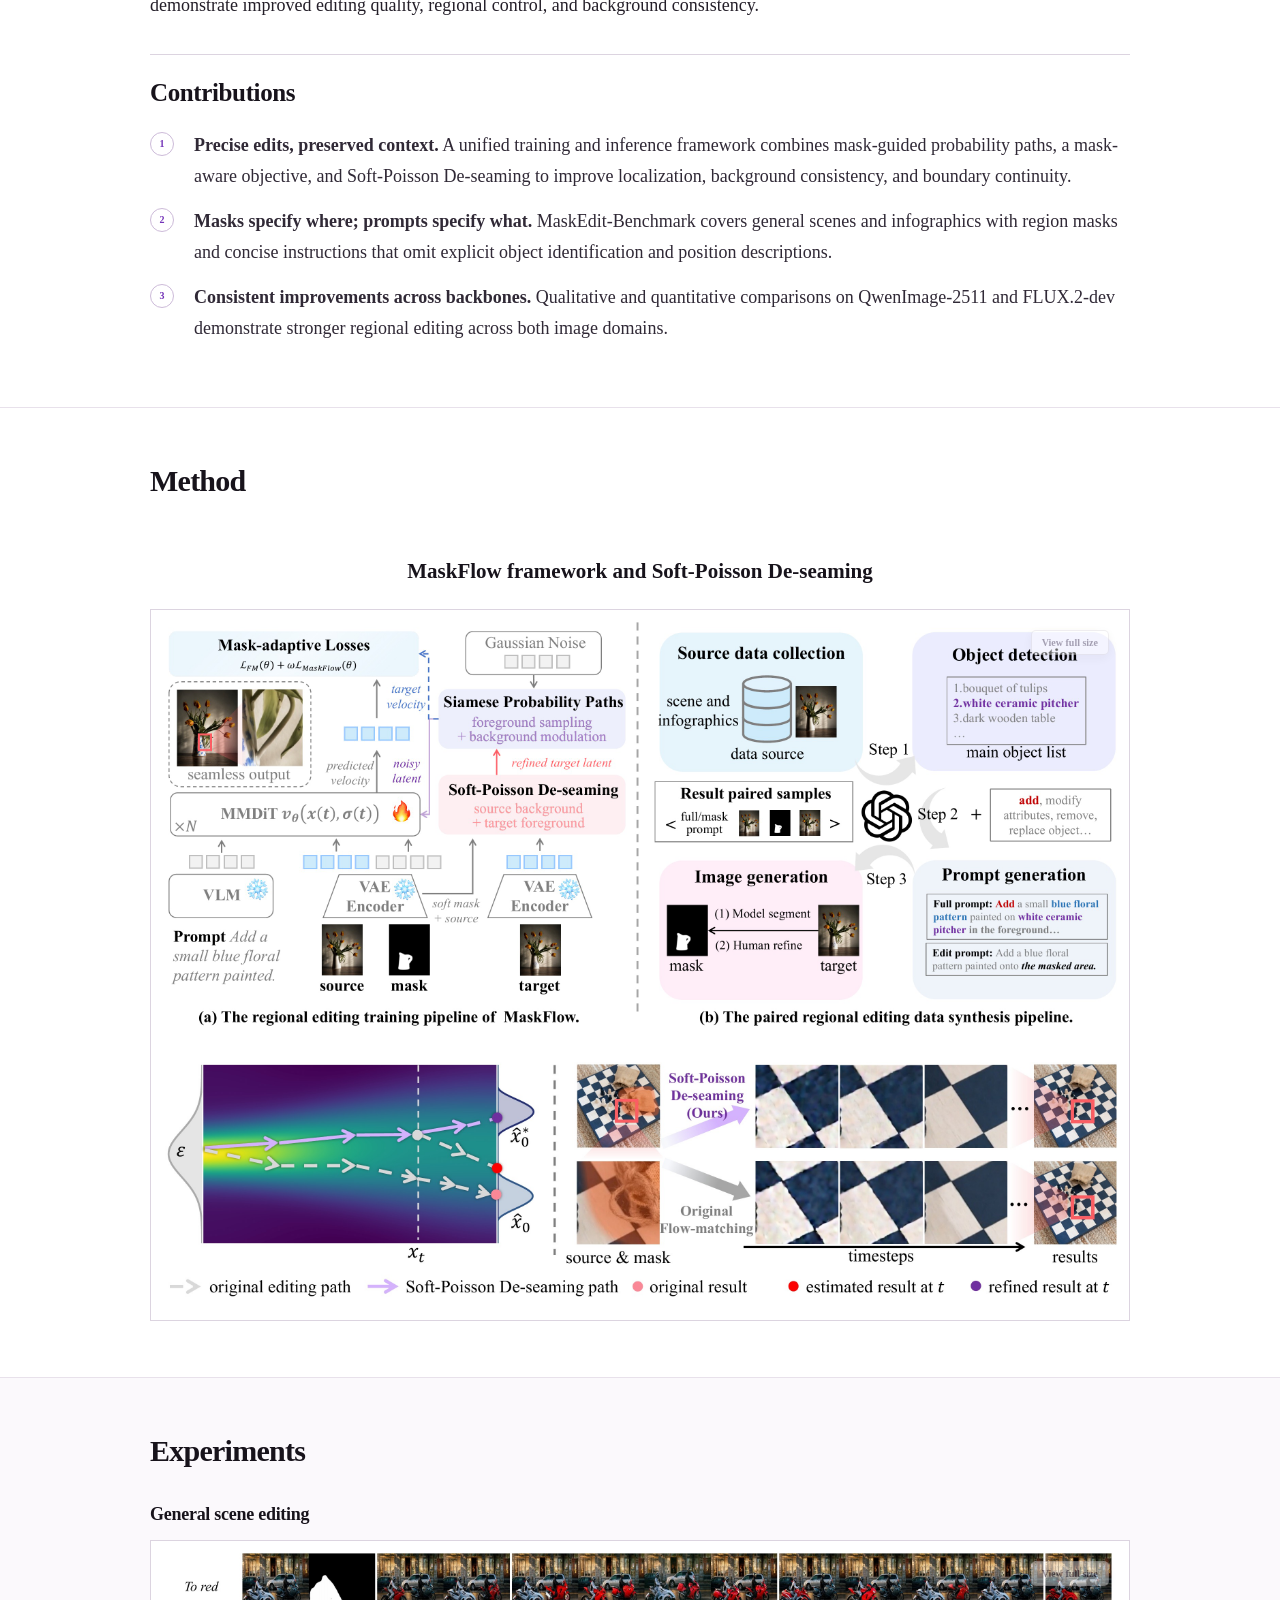
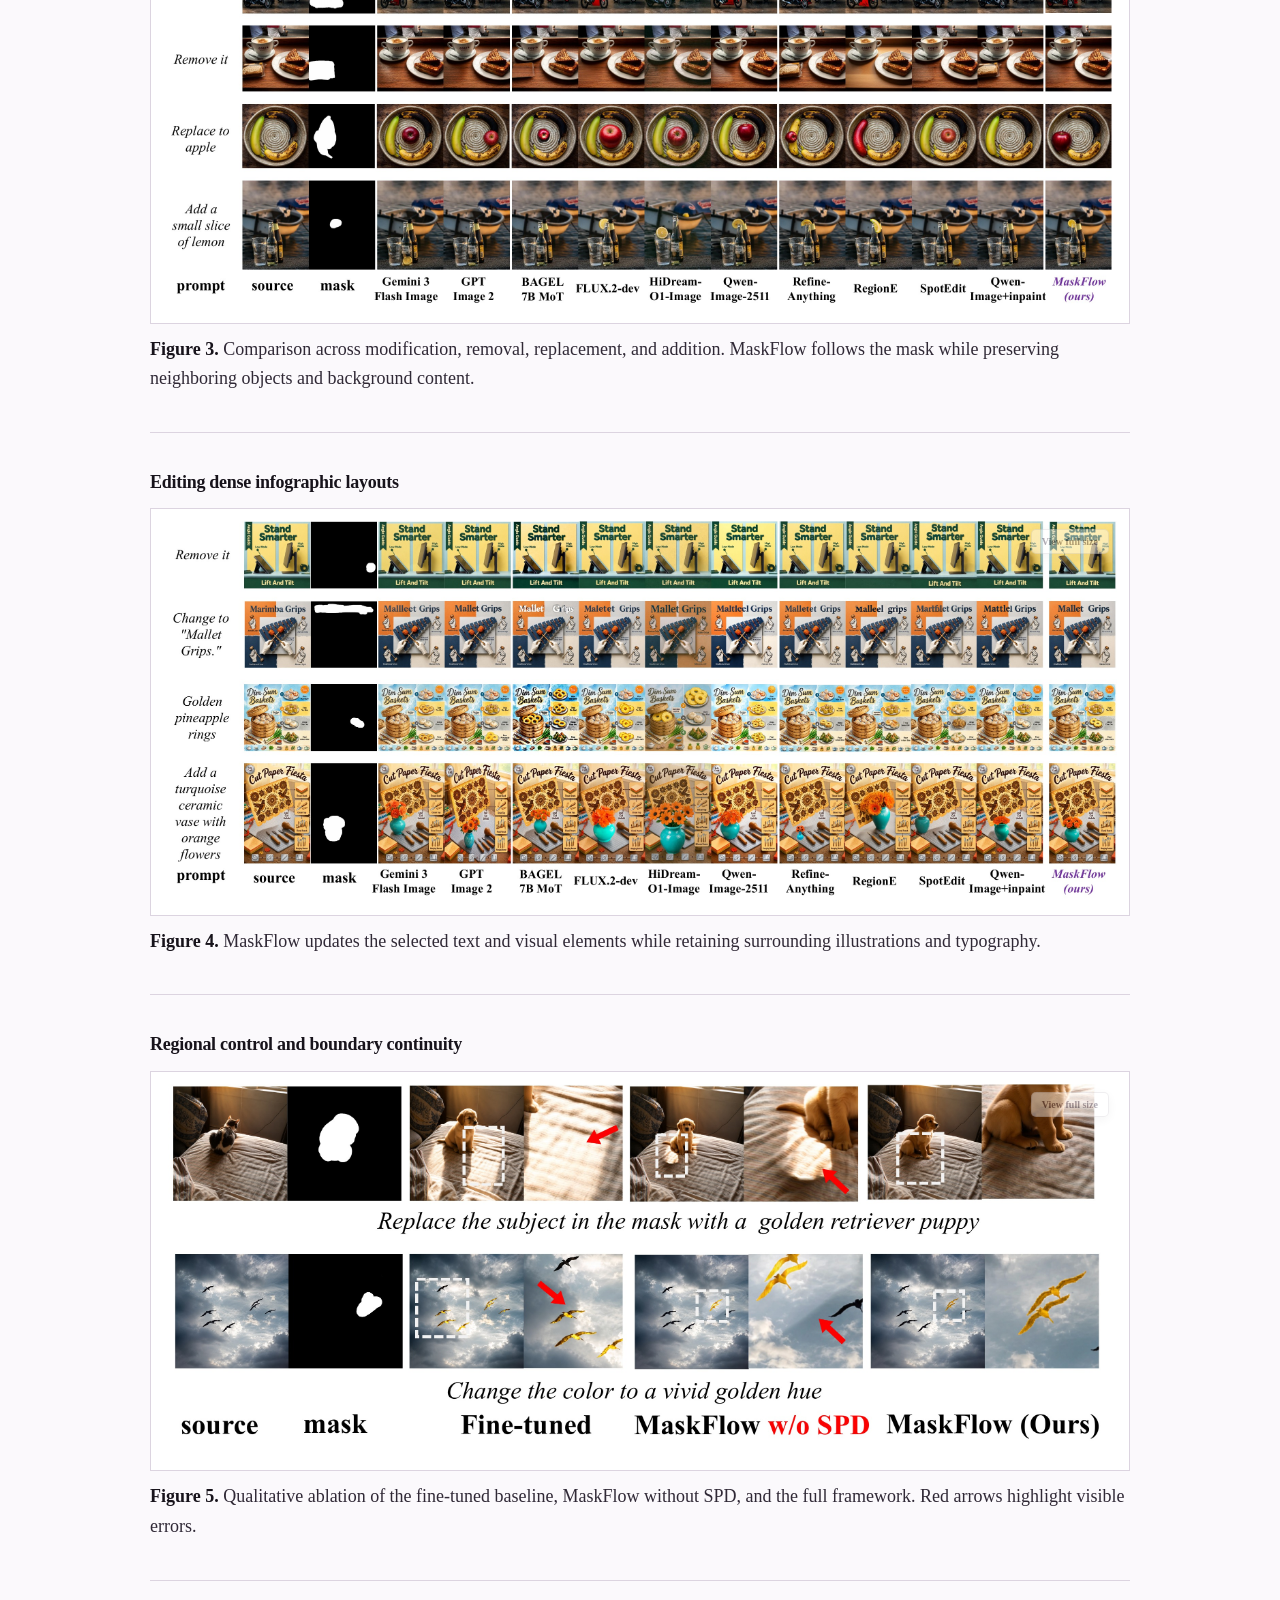
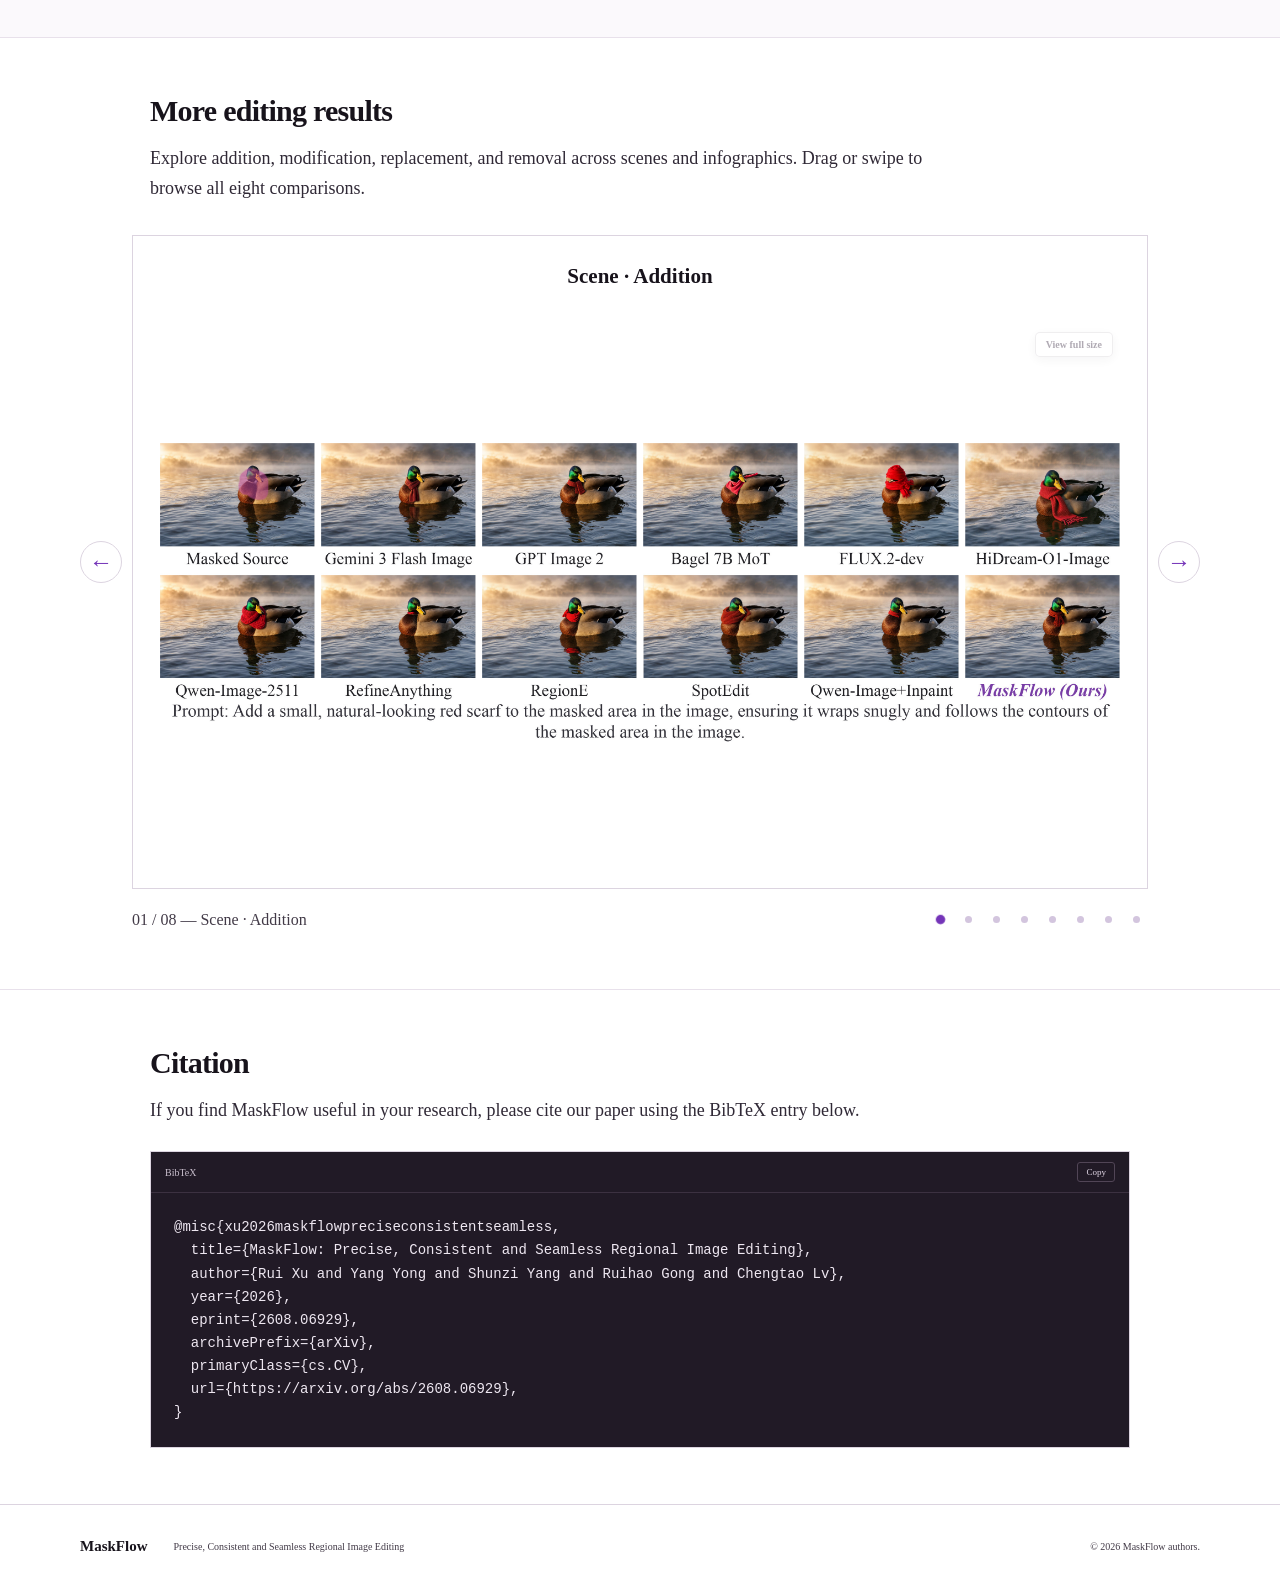
==== commit 3125f1ec: "update page" ====
--- a/docs/index.html
+++ b/docs/index.html
@@ -21,7 +21,8 @@
   </head>
   <body>
     <a class="skip-link" href="#main-content">Skip to content</a>
-    <div class="scroll-progress" aria-hidden="true"><span></span></div>
+<div class="scroll-progress" aria-hidden="true"><span></span>
+</div>
 
     <header class="site-header" data-header>
       <nav class="nav page-width" aria-label="Primary navigation">
@@ -30,18 +31,20 @@
           <span></span><span></span>
           <span class="sr-only">Toggle navigation</span>
         </button>
-        <div class="nav-panel" id="nav-panel">
+<div class="nav-panel" id="nav-panel">
           <a href="#abstract">Abstract</a>
+          <a href="#method">Method</a>
           <a href="#experiments">Experiments</a>
+          <a href="#gallery">More results</a>
           <a href="#citation">Citation</a>
           <span class="nav-paper" data-primary-resource></span>
-        </div>
+</div>
       </nav>
     </header>
 
     <main id="main-content">
-      <section class="paper-hero" id="top">
-        <div class="paper-width hero-inner">
+<section class="paper-hero" id="top">
+<div class="paper-width hero-inner">
           <h1 class="paper-title hero-enter">
             <span class="title-mark">MaskFlow:</span>
             Precise, Consistent and Seamless <span class="title-tail">Regional Image Editing</span>
@@ -50,8 +53,7 @@
             A mask-aware flow-matching framework for regional image editing with precise localization,
             consistent background preservation, and seamless boundary transitions.
           </p>
-
-          <div class="author-block hero-enter">
+<div class="author-block hero-enter">
             <p class="authors" data-authors></p>
             <p class="affiliations">
               <span><sup>1</sup> SenseTime Research</span>
@@ -59,185 +61,108 @@
               <span><sup>3</sup> Nanyang Technological University</span>
               <span class="corresponding-author"><sup>*</sup> Corresponding author</span>
             </p>
-          </div>
-
-          <div class="resource-list hero-enter" data-resources aria-label="Project resources"></div>
-        </div>
-
-        <div class="page-width hero-figure reveal">
-          <figure class="figure-block" data-zoomable>
-            <div class="image-frame">
+</div>
+<div class="resource-list hero-enter" data-resources aria-label="Project resources">
+</div>
+</div>
+<div class="page-width hero-figure reveal">
+<figure class="figure-block" data-zoomable>
+<div class="image-frame">
               <img
                 src="./assets/figures/teaser.jpg"
                 alt="MaskFlow examples demonstrating precise localization, consistent background preservation, and seamless boundary transitions"
-                width="2500"
-                height="2008"
+                width="2800"
+                height="1850"
                 fetchpriority="high"
               />
               <button class="zoom-button" type="button" aria-label="Enlarge Figure 1">View full size</button>
-            </div>
-            <figcaption class="figure-caption">
-              <strong>Figure 1.</strong> Regional image editing with MaskFlow. (a) MaskFlow follows the provided
-              mask for precise localization. (b) Unrelated content outside the mask remains unchanged.
-              (c) Soft-Poisson de-seaming produces a smooth transition at the edited boundary.
-            </figcaption>
-          </figure>
-        </div>
-      </section>
-
-      <section class="academic-section" id="abstract">
-        <div class="page-width">
-          <div class="section-content reveal">
-            <h2>Abstract</h2>
-            <p class="abstract-text">
-              Regional image editing offers intuitive spatial control, but existing instruction- and
-              mask-guided methods often struggle with precise localization, background preservation, and
-              smooth boundary transitions. We propose <strong>MaskFlow</strong>, a training framework that
-              incorporates the mask into the probability path and flow-matching objective to constrain the
-              editable region while preserving unmasked content. A Soft-Poisson de-seaming module further
-              refines the predicted vector field at each sampling step, improving continuity between the
-              generated foreground and preserved background. Experiments on natural scenes and infographic
-              images demonstrate reliable, high-fidelity edits with improved localization, background
-              consistency, and boundary alignment.
-            </p>
-
-            <div class="contributions">
-              <h3>Contributions</h3>
-              <ol>
-                <li>
-                  <span>1</span>
-                  <p>
-                    A mask-aware flow-matching framework that concentrates generation inside arbitrary edit
-                    regions while preserving the source background.
-                  </p>
-                </li>
-                <li>
-                  <span>2</span>
-                  <p>
-                    Soft-Poisson de-seaming, which refines the vector field throughout sampling instead of
-                    treating boundary artifacts as post-processing.
-                  </p>
-                </li>
-                <li>
-                  <span>3</span>
-                  <p>
-                    MEData, a paired regional editing dataset covering natural scenes and challenging
-                    infographic images.
-                  </p>
-                </li>
-              </ol>
-            </div>
-          </div>
-        </div>
-      </section>
-
-      <section class="academic-section section-tint" id="experiments">
-        <div class="page-width">
-          <div class="section-content">
-            <div class="reveal">
-              <h2>Experiments</h2>
-              <p class="section-intro">
-                We compare MaskFlow with commercial systems, open-source general-purpose editors, and
-                methods designed for regional editing. Evaluation covers semantic alignment, structural
-                consistency, image fidelity, background preservation, and boundary quality.
-              </p>
-            </div>
-
-            <div class="result-list" data-result-list></div>
-
-            <div class="subsection quantitative reveal">
-              <h3>Quantitative comparison</h3>
-              <p>
-                MaskFlow obtains the best CLIP, FID, PSNR, SSIM, and background LPIPS among the evaluated
-                methods. The complete comparison on MEData is reported below.
-              </p>
-              <div class="table-scroll" tabindex="0" aria-label="Quantitative comparison on MEData">
-                <table>
-                  <thead>
-                    <tr>
-                      <th></th>
-                      <th colspan="5" class="column-group">Global</th>
-                      <th colspan="2" class="column-group">Background</th>
-                    </tr>
-                    <tr>
-                      <th>Method</th><th>CLIP ↑</th><th>DINO ↑</th><th>FID ↓</th><th>PSNR ↑</th><th>SSIM ↑</th><th>MSE ↓</th><th>LPIPS ↓</th>
-                    </tr>
-                  </thead>
-                  <tbody>
-                    <tr><td>Gemini 3 Flash Image</td><td>0.9724</td><td>0.9537</td><td>20.38</td><td>22.00</td><td>0.7450</td><td>0.0023</td><td>0.0505</td></tr>
-                    <tr><td>GPT Image 2</td><td>0.9734</td><td>0.9367</td><td>24.12</td><td>16.79</td><td>0.5069</td><td>0.0181</td><td>0.2064</td></tr>
-                    <tr class="group-start"><td>BAGEL-7B-MoT</td><td>0.9464</td><td>0.9055</td><td>27.74</td><td>20.80</td><td>0.7560</td><td>0.0030</td><td>0.0648</td></tr>
-                    <tr><td>FLUX.2-dev</td><td>0.9555</td><td>0.9138</td><td>29.99</td><td>19.48</td><td>0.6644</td><td>0.0063</td><td>0.0781</td></tr>
-                    <tr><td>HiDream-O1-Image</td><td>0.9146</td><td>0.8435</td><td>45.34</td><td>13.17</td><td>0.3613</td><td>0.0450</td><td>0.4313</td></tr>
-                    <tr><td>QwenImage-2511</td><td>0.9492</td><td>0.9107</td><td>29.85</td><td>19.11</td><td>0.6412</td><td>0.0088</td><td>0.1269</td></tr>
-                    <tr class="group-start"><td>RefineAnything</td><td>0.9621</td><td>0.9057</td><td>26.41</td><td>21.29</td><td>0.7740</td><td>0.0000</td><td>0.0007</td></tr>
-                    <tr><td>RegionE</td><td>0.9672</td><td>0.9313</td><td>25.83</td><td>21.03</td><td>0.7399</td><td>0.0031</td><td>0.0751</td></tr>
-                    <tr><td>SpotEdit</td><td>0.9332</td><td>0.8924</td><td>56.49</td><td>10.89</td><td>0.3001</td><td>0.0844</td><td>0.5083</td></tr>
-                    <tr><td>QwenImage-Inpaint</td><td>0.9578</td><td>0.8946</td><td>27.50</td><td>21.58</td><td>0.7821</td><td>0.0005</td><td>0.0278</td></tr>
-                    <tr class="ours group-start"><td>MaskFlow <b>Ours</b></td><td class="best">0.9782</td><td class="second">0.9532</td><td class="best">19.90</td><td class="best">22.60</td><td class="best">0.7846</td><td class="second">0.0000</td><td class="best">0.0000</td></tr>
-                  </tbody>
-                </table>
-              </div>
-            </div>
-
-            <div class="subsection reveal">
-              <h3>Ablation study</h3>
-              <p>
-                The mask-aware framework provides the main improvement in regional control, while
-                Soft-Poisson de-seaming yields consistent additional gains in image fidelity.
-              </p>
-              <div class="table-scroll" tabindex="0" aria-label="Ablation study of MaskFlow modules">
-                <table class="ablation-table">
-                  <thead>
-                    <tr><th>MaskFlow</th><th>Soft-Poisson</th><th>FID ↓</th><th>CLIP ↑</th><th>DINO ↑</th><th>LPIPS ↓</th><th>PSNR ↑</th><th>SSIM ↑</th></tr>
-                  </thead>
-                  <tbody>
-                    <tr><td>-</td><td>-</td><td>29.85</td><td>0.9492</td><td>0.9106</td><td>0.2070</td><td>19.11</td><td>0.6412</td></tr>
-                    <tr><td>Yes</td><td>-</td><td>20.51</td><td>0.9761</td><td>0.9505</td><td>0.1074</td><td>22.38</td><td>0.7828</td></tr>
-                    <tr class="ours"><td>Yes</td><td>Yes</td><td>19.90</td><td>0.9782</td><td>0.9532</td><td>0.1047</td><td>22.60</td><td>0.7846</td></tr>
-                  </tbody>
-                </table>
-              </div>
-            </div>
-          </div>
-        </div>
-      </section>
-
-      <section class="academic-section" id="citation">
-        <div class="page-width">
-          <div class="section-content reveal">
-            <h2>Citation</h2>
+</div>
+<figcaption class="figure-caption">
+              <strong>Figure 1.</strong> Comparison with reference-based and inpainting methods. MaskFlow precisely localizes edits, preserves background content, and produces seamless transitions across mask boundaries.</figcaption>
+</figure>
+</div>
+</section>
+<section class="academic-section" id="abstract">
+<div class="page-width">
+<div class="section-content reveal">
+<h2>Abstract</h2>
+            <p class="abstract-text">Regional image editing requires more than following an instruction: the edit must stay within the intended region, preserve surrounding content, and blend naturally at the boundary. <strong>MaskFlow</strong> addresses these challenges with a unified training and inference framework. Mask-guided Siamese Probability Paths coordinate foreground generation with background preservation, while a mask-aware flow-matching objective focuses learning on the editable region. Soft-Poisson De-seaming refines the predicted vector field during both training and sampling for smooth boundary transitions. We also introduce <strong>MaskEdit-Benchmark</strong>, covering general scenes and infographics with concise instructions that leave spatial localization to the mask. Experiments with QwenImage-2511 and FLUX.2-dev demonstrate improved editing quality, regional control, and background consistency.</p>
+<div class="contributions">
+<h3>Contributions</h3>
+<ol><li><span>1</span><p><strong>Precise edits, preserved context.</strong> A unified training and inference framework combines mask-guided probability paths, a mask-aware objective, and Soft-Poisson De-seaming to improve localization, background consistency, and boundary continuity.</p></li><li><span>2</span><p><strong>Masks specify where; prompts specify what.</strong> MaskEdit-Benchmark covers general scenes and infographics with region masks and concise instructions that omit explicit object identification and position descriptions.</p></li><li><span>3</span><p><strong>Consistent improvements across backbones.</strong> Qualitative and quantitative comparisons on QwenImage-2511 and FLUX.2-dev demonstrate stronger regional editing across both image domains.</p></li></ol>
+</div>
+</div>
+</div>
+</section>
+<section class="academic-section" id="method">
+  <div class="page-width"><div class="section-content">
+    <h2 class="reveal">Method</h2>
+    <figure class="figure-block reveal method-figure" data-zoomable>
+      <h3>MaskFlow framework and Soft-Poisson De-seaming</h3>
+      <div class="image-frame method-stack">
+        <img src="./assets/figures/framework.jpg" width="2800" height="1216" alt="MaskFlow framework and data synthesis pipeline" loading="lazy" />
+        <img src="./assets/figures/soft-poisson.jpg" width="2800" height="722" alt="Soft-Poisson De-seaming probability paths and boundary refinement" loading="lazy" />
+        <button class="zoom-button" type="button" aria-label="Enlarge method diagram">View full size</button>
+      </div>
+    </figure>
+  </div></div>
+</section>
+<section class="academic-section section-tint" id="experiments">
+  <div class="page-width"><div class="section-content">
+    <h2 class="reveal">Experiments</h2>
+    <div class="result-list" data-result-list></div>
+  </div></div>
+</section>
+<section class="academic-section" id="gallery">
+  <div class="page-width">
+    <div class="section-content reveal">
+      <h2>More editing results</h2>
+      <p class="section-intro">Explore addition, modification, replacement, and removal across scenes and infographics. Drag or swipe to browse all eight comparisons.</p>
+    </div>
+    <div class="comparison-carousel reveal" role="region" aria-roledescription="carousel" aria-label="Additional editing comparisons" data-carousel>
+      <div class="carousel-stage">
+        <button class="carousel-arrow carousel-prev" type="button" aria-label="Previous comparison">&#8592;</button>
+        <div class="carousel-viewport" tabindex="0" aria-label="Comparison images. Use left and right arrow keys to browse."><div class="carousel-track"></div></div>
+        <button class="carousel-arrow carousel-next" type="button" aria-label="Next comparison">&#8594;</button>
+      </div>
+      <div class="carousel-footer"><p class="carousel-status" aria-live="polite" aria-atomic="true"></p><div class="carousel-dots" aria-label="Choose a comparison"></div></div>
+    </div>
+  </div>
+</section>
+<section class="academic-section" id="citation">
+<div class="page-width">
+<div class="section-content reveal">
+<h2>Citation</h2>
             <p class="section-intro">
               If you find MaskFlow useful in your research, please cite our paper using the BibTeX entry below.
             </p>
-            <div class="citation-card">
-              <div class="citation-top">
+<div class="citation-card">
+<div class="citation-top">
                 <span>BibTeX</span>
                 <button type="button" data-copy-citation disabled>Copy</button>
-              </div>
+</div>
               <pre><code data-citation>Coming soon.</code></pre>
-            </div>
-          </div>
-        </div>
-      </section>
+</div>
+</div>
+</div>
+</section>
     </main>
 
     <footer class="footer">
-      <div class="page-width footer-inner">
+<div class="page-width footer-inner">
         <strong>MaskFlow</strong>
         <p>Precise, Consistent and Seamless Regional Image Editing</p>
         <p>© <span data-year></span> MaskFlow authors.</p>
-      </div>
+</div>
     </footer>
 
     <dialog class="lightbox" data-lightbox>
       <button type="button" class="lightbox-close" data-lightbox-close aria-label="Close image viewer">Close</button>
-      <div class="lightbox-body">
-        <img src="" alt="" data-lightbox-image />
+<div class="lightbox-body">
+        <div class="lightbox-images" data-lightbox-images></div>
         <p data-lightbox-caption></p>
-      </div>
+</div>
     </dialog>
-
-    <div class="toast" role="status" aria-live="polite" data-toast>Copied to clipboard</div>
+<div class="toast" role="status" aria-live="polite" data-toast>Copied to clipboard</div>
   </body>
 </html>
--- a/docs/styles.css
+++ b/docs/styles.css
@@ -321,3 +321,45 @@
   }
   .hero-enter, .reveal { opacity: 1; transform: none; }
 }
+
+/* Benchmark tables retain all metrics on narrow screens. */
+.quantitative h4 { margin: 30px 0 8px; font-size: 20px; }
+caption { text-align: left; padding: 12px 0; font-size: 16px; }
+tbody th[scope="row"] { background: inherit; font-weight: 400; text-align: left; }
+tr.ours th[scope="row"] { color: var(--purple-dark); font-weight: 700; }
+.table-note { font-size: 15px !important; }
+
+/* Stacked method illustration and looping qualitative comparisons. */
+.method-figure h3 { margin-bottom: 20px; font-size: 21px; text-align: center; }
+.method-stack { display: grid; gap: 26px; }
+.lightbox-images { display: grid; justify-items: center; gap: 24px; }
+.lightbox-images:has(img:nth-child(2)) img { max-height: none; width: min(92vw, 1400px); }
+.comparison-carousel { margin-top: 32px; }
+.carousel-stage { position: relative; padding: 0 52px; }
+.carousel-viewport { overflow: hidden; touch-action: pan-y pinch-zoom; cursor: grab; border: 1px solid var(--line); background: white; }
+.carousel-viewport.dragging { cursor: grabbing; }
+.carousel-track { display: flex; align-items: stretch; will-change: transform; }
+.carousel-slide { flex: 0 0 100%; min-width: 0; margin: 0; padding: 22px 14px 14px; user-select: none; }
+.carousel-slide h3 { text-align: center; font-size: 21px; margin: 0 0 18px; }
+.carousel-image { position: relative; aspect-ratio: 3576 / 2038; display: flex; align-items: center; }
+.carousel-image img { width: 100%; height: 100%; object-fit: contain; }
+.carousel-arrow { position: absolute; top: 50%; transform: translateY(-50%); width: 42px; height: 42px; border: 1px solid var(--line); border-radius: 50%; background: white; color: var(--purple); font-size: 24px; cursor: pointer; }
+.carousel-arrow:hover { background: #f5edf9; border-color: var(--purple); }
+.carousel-prev { left: 0; }
+.carousel-next { right: 0; }
+.carousel-footer { display: flex; justify-content: space-between; align-items: center; gap: 16px; padding: 16px 52px 0; }
+.carousel-status { margin: 0; font-size: 16px; color: var(--muted); }
+.carousel-dots { display: flex; gap: 4px; }
+.carousel-dots button { width: 24px; height: 28px; padding: 0; border: 0; background: transparent; cursor: pointer; }
+.carousel-dots button::after { content: ""; display: block; margin: auto; width: 7px; height: 7px; border-radius: 50%; background: #d3c5de; }
+.carousel-dots button[aria-current="true"]::after { background: var(--purple); transform: scale(1.35); }
+.carousel-arrow:focus-visible, .carousel-dots button:focus-visible, .carousel-viewport:focus-visible { outline: 2px solid var(--purple); outline-offset: 3px; }
+@media (max-width: 720px) {
+  .carousel-stage { padding: 0 30px; }
+  .carousel-arrow { width: 27px; height: 36px; border-radius: 5px; font-size: 19px; }
+  .carousel-slide { padding: 16px 5px 8px; }
+  .carousel-slide h3 { font-size: 17px; margin-bottom: 12px; }
+  .carousel-footer { padding: 14px 0 0; flex-direction: column; gap: 6px; }
+  .carousel-image .zoom-button { top: auto; bottom: 0; right: 2px; font-size: 9px; padding: 3px 5px; }
+  .method-stack { gap: 16px; }
+}
